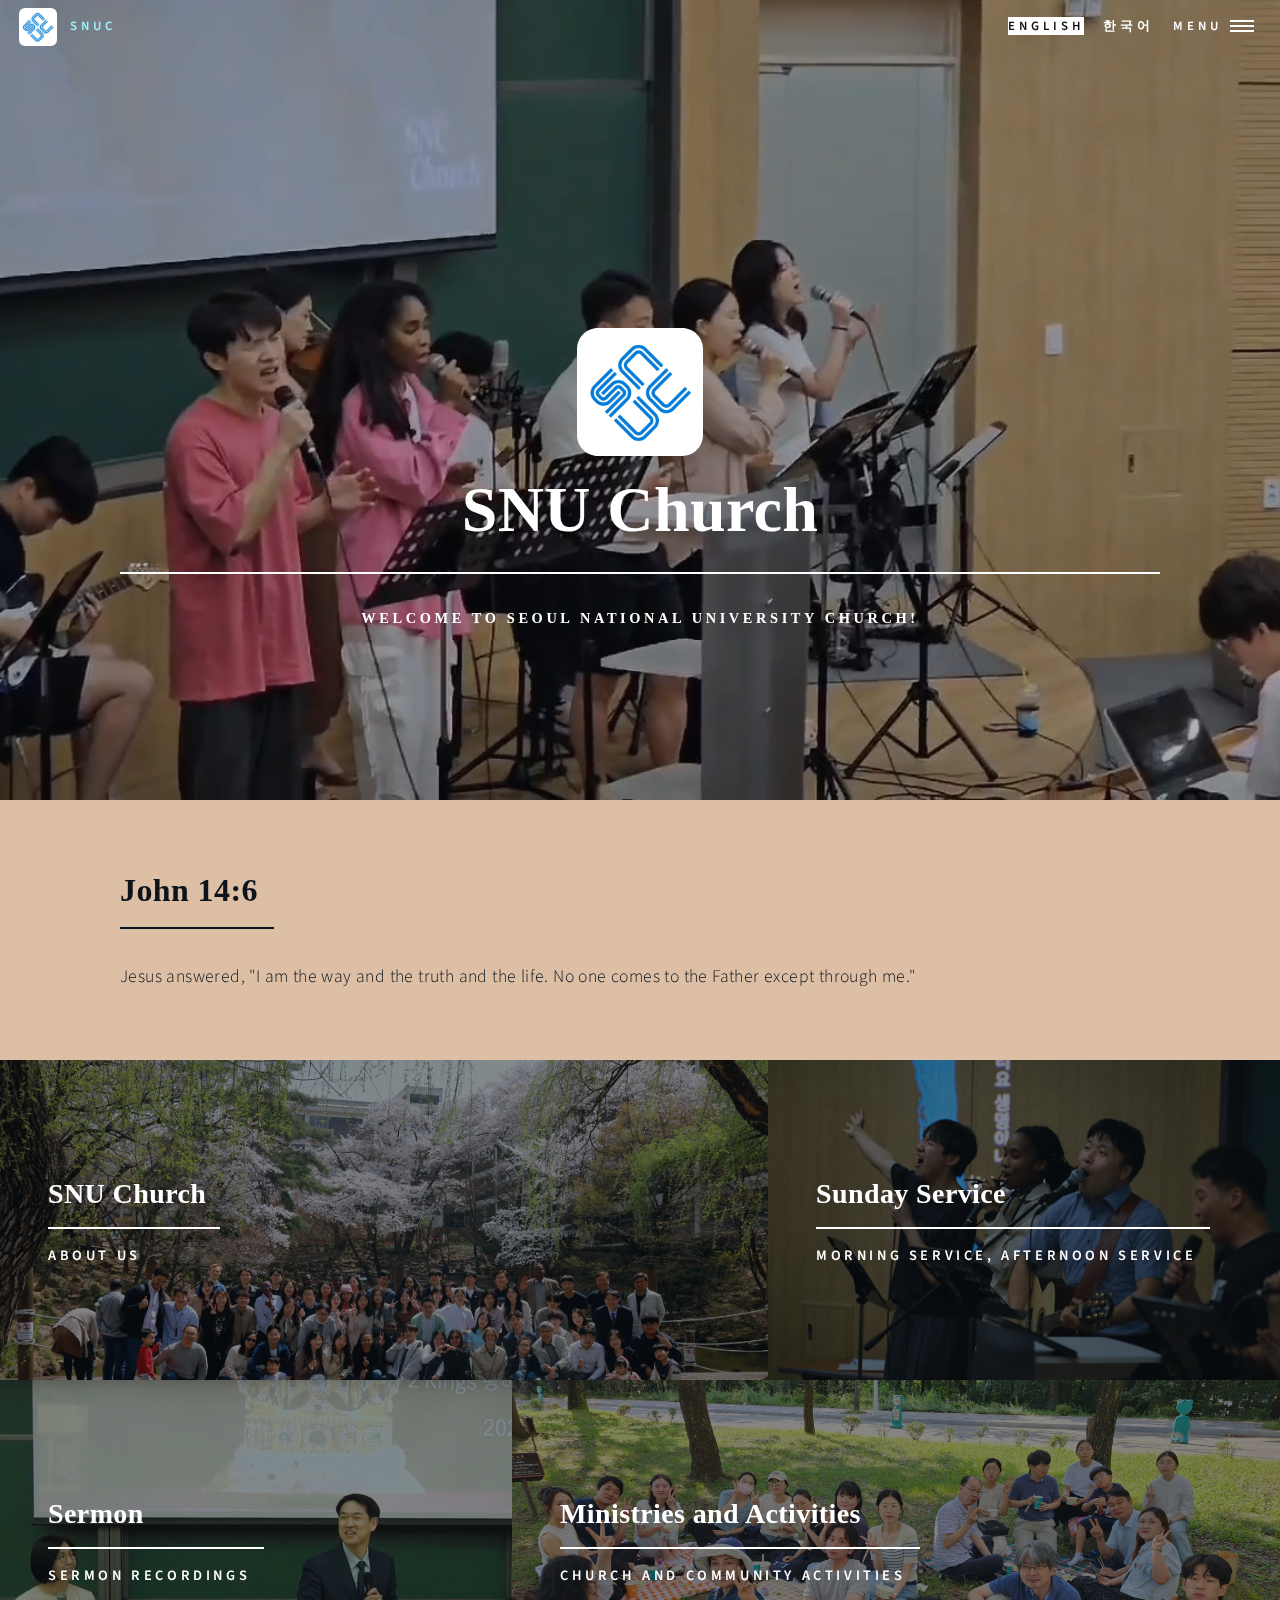
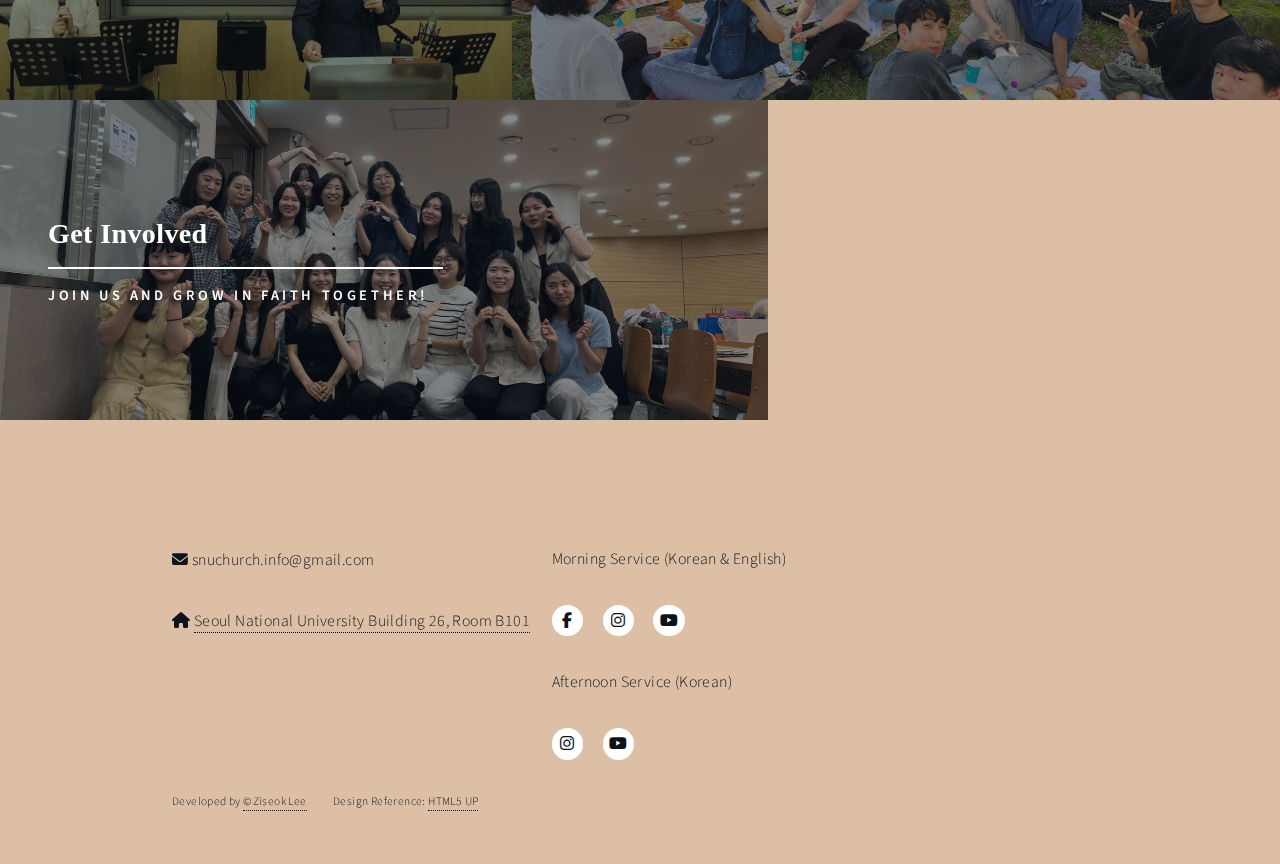
==== index.html @ e858b6cb "241203" ====
<!DOCTYPE HTML>
<html>
	<head>
		<title>SNU Church</title>
		<meta charset="utf-8" />
		<meta name="google-site-verification" content="K3wJ7XsDyYKmLvNkBBa4I1HTfzkWq_XO2Om71S5UZTs" />
		<meta name="viewport" content="width=device-width, initial-scale=1, user-scalable=no" />
		<link rel="stylesheet" href="assets/css/main.css" />
		<noscript><link rel="stylesheet" href="assets/css/noscript.css" /></noscript>
		<link rel="apple-touch-icon" href="assets/images/logo_rounded.png">
		<link rel="apple-touch-icon" type="image/svg+xml" href="assets/images/logo_rounded.svg">
		<link rel="icon" type="image/svg+xml" href="assets/images/logo_rounded.svg">
		<link rel="icon" type="image/png" href="assets/images/logo_rounded.png">
	</head>
	<body class="is-preload">
			<div id="wrapper">
				<!-- Header (Same across all pages) -->
				<header id="header" class="alt">
					<a href="index.html" class="logo">
						<img src="assets/images/logo_rounded.svg" /> 
						<span lang="ko">SNUC</span>
						<span lang="en">SNUC</span>
					</a>
					<nav>
						<!--lang="en"-->
						<a lang="en" class="language-selector" data-lang="en"><mark>English</mark></a>
						<a lang="en" class="language-selector" data-lang="ko">한국어</a>
						<!--lang="en"-->
						<a lang="ko" class="language-selector" data-lang="en">English</a>
						<a lang="ko" class="language-selector" data-lang="ko"><mark>한국어</mark></a>
						<!-- MENU/메뉴 -->
						<a href="#menu"><span lang="ko">메뉴</span><span lang="en">Menu</span></a>
					</nav>
				</header>
				<!-- Menu (Same across all pages)-->
				<nav id="menu">
					<ul class="links">
						<!-- <li><a href="index.html"><p lang="en">Welcome</p><p lang="ko">환영합니다</p></a></li> -->
						<li><a href="pages/introduction.html"><p lang="en">About Us</p><p lang="ko">교회 소개</p></a></li>
						<li><a href="pages/service.html"><p lang="en">Service</p><p lang="ko">예배</p></a></li>
						<li><a href="pages/service.html#videos"><p lang="en">Sermon</p><p lang="ko">설교</p></a></li>
						<li><a href="pages/ministry.html"><p lang="en">Ministries</p><p lang="ko">사역</p></a></li>
						<li><a href="pages/participate.html" class="button primary fit"><p lang="en">Get Inolved</p><p lang="ko">참여하기</p></a></li>
					</ul>
				</nav>




				<!-- Banner (Main Banner)-->
				<style>
					#banner-video {
						position: absolute;
						top: 50%;
						left: 50%;
						min-width: 100%;
						min-height: 100%;
						width: auto;
						height: auto;
						z-index: -1;
						transform: translate(-50%, -50%);
						object-fit: cover;
						opacity: 1; /* Adjust the opacity for a darker overlay effect */
					}

					#banner:after {
						content: '';
						background-color: #0D131A;
						position: absolute;
						top: 0;
						left: 0;
						width: 100%;
						height: 100%;
						opacity: 0.3; /* Dark overlay on top of the video */
						z-index: 1;
					}

					#banner .inner {
						position: relative;
						z-index: 2;
						text-align: center;
					}
				</style>
				
				<section id="banner" class="major">
					<video autoplay muted loop id="banner-video" playsinline controls="true">
						<source src="assets/images/worship_vid.mp4" type="video/mp4">
						Your browser does not support the video tag.
					</video>

					<div class="inner">
						<header class="major">
							<h1>
								<img src="assets/images/logo_rounded.svg"/><br>
								<span lang="ko">서울대학교회</span>
								<span lang="en">SNU Church</span>
							</h1>
							<p lang="en">
								Welcome to Seoul National University Church!
							</p>
							<p lang="ko">
								서울대학교회에 오신 여러분을 환영합니다!
							</p>
						</header>
					</div>
					
				</section>

				<!-- Main -->
				<div id="main">
					<section id="biblequote">
						<div class="inner">
							<header class="major" lang="en">
								<h3 id="black">John 14:6</h3>
							</header>
							<p lang="en">
								Jesus answered, "I am the way and the truth and the life. No one comes to the Father except through me."
							</p>
							<header class="major" lang="ko">
								<h3 id="black">요한복음 14:6</h3>
							</header>
							<p lang="ko">
								예수께서 이르시되 내가 곧 길이요 진리요 생명이니 나로 말미암지 않고는 아버지께로 올 자가 없느니라
							</p>
						</div>
					</section>

					<style>
						#menu_tiles {
							color: #ffffff
						}
						#menu_tiles h1, h2, h3, h4 {
							color: #ffffff
						}
						#menu_tiles header.major > :first-child:after {
							content: '';
							background-color: #FFFFFF;
							display: block;
							height: 2px;
							margin: 0.325em 0 0.5em 0;
							width: 100%;
						}
					</style>
					<section id="menu_tiles" class="tiles">
						<article>
							<span class="image">
								<img src="assets/images/240407.jpg" alt="" />
							</span>
							<header class="major">
								<h3>
									<a href="pages/introduction.html" class="link" lang="en">SNU Church</a>
									<a href="pages/introduction.html" class="link" lang="ko">서울대학교회</a>
								</h3>
								<p lang="en">About Us</p>
								<p lang="ko">교회 소개</p>
							</header>
						</article>
						<article>
							<span class="image">
								<img src="assets/images/worship_pic.jpg" alt="" />
							</span>
							<header class="major">
								<h3>
									<a href="pages/service.html" class="link" lang="en">Sunday Service</a>
									<a href="pages/service.html" class="link" lang="ko">주일 예배</a>
								</h3>
								<p lang="en">Morning Service, Afternoon Service</p>
								<p lang="ko">오전 예배, 오후 예배</p>
							</header>
						</article>
						<article>
							<span class="image">
								<img src="assets/images/sermon_recording.png" alt="" />
							</span>
							<header class="major">
								<h3>
									<a href="pages/service.html#videos" class="link" lang="en">Sermon</a>
									<a href="pages/service.html#videos" class="link" lang="ko">말씀</a>
								</h3>
								<p lang="en">Sermon Recordings</p>
								<p lang="ko">말씀 녹화 영상</p>
							</header>
						</article>
						<article>
							<span class="image">
								<img src="assets/images/afternoon_picnic.jpg" alt="" />
							</span>
							<header class="major">
								<h3>
									<a href="pages/ministry.html" class="link" lang="en">Ministries and Activities</a>
									<a href="pages/ministry.html" class="link" lang="ko">사역과 활동</a>
								</h3>
								<p lang="en">Church and Community Activities</p>
								<p lang="ko">교회와 공동체 활동</p>
							</header>
						</article>
						<article>
							<span class="image">
								<img src="assets/images/afternoon_sisters.jpg" alt="" />
							</span>
							<header class="major">
								<h3>
									<a href="pages/participate.html" class="link" lang="en">Get Involved</a>
									<a href="pages/participate.html" class="link" lang="ko">참여하기</a>
								</h3>
								<p lang="en">Join us and grow in faith together!</p>
								<p lang="ko">함께 신앙 안에서 성장해봐요!</p>
							</header>
						</article>
					</section>
					<p><br></p>
				</div>

				<!-- Footer and Contacts (Same across all pages) -->
				<footer id="footer">
					<div class="inner">
						<div class="row">
							<div class="column">
								<p>
									<span class="icon solid fa-envelope"></span> 
									snuchurch.info@gmail.com
								</p>
								<!-- <p>
									<span class="icon solid fa-phone"></span> 
									(+82) 000-0000-0000
								</p> -->
								<p>
									<span class="icon solid fa-home"></span> 
									<a href="https://place.map.kakao.com/17912381" lang="ko">서울대학교 26동 B101호 (자연대)</a>
									<a href="https://place.map.kakao.com/17912381" lang="en">Seoul National University Building 26, Room B101</a>
								</p>
							</div>
							<div class="column">
								<p lang="ko">오전 예배 (한국어 & 영어)</p>
								<p lang="en">Morning Service (Korean & English)</p>
								<ul class="icons">
									<li><a href="https://www.facebook.com/profile.php?id=100066725791218&mibextid=ZbWKwL" class="icon brands alt fa-facebook-f"><span class="label">Facebook</span></a></li>
									<li><a href="https://www.instagram.com/snuchurch_26/" class="icon brands alt fa-instagram"><span class="label">Instagram</span></a></li>
									<li><a href="https://www.youtube.com/@snuchurch9178" class="icon brands alt fa-youtube"><span class="label">Youtube</span></a></li>
								</ul>
								<p lang="ko">오후 예배 (한국어)</p>
								<p lang="en">Afternoon Service (Korean)</p>
								<ul class="icons">
									<li><a href="https://www.instagram.com/snu_church/" class="icon brands alt fa-instagram"><span class="label">Instagram</span></a></li>
									<li><a href="https://youtube.com/channel/UCqNhJ184DKfBWIk6kPcA6Qg?feature=shared" class="icon brands alt fa-youtube"><span class="label">Youtube</span></a></li>
								</ul>
							</div>
						</div>
						<ul class="copyright">
							<li>Developed by <a href="https://github.com/ziseoklee/">&copy;Ziseok Lee</a></li>
							<li>Design Reference: <a href="https://html5up.net">HTML5 UP</a></li>
						</ul>
					</div>
				</footer>
			</div>

		<!-- Scripts -->
		<script src="assets/js/jquery.min.js"></script>
		<script src="assets/js/jquery.scrolly.min.js"></script>
		<script src="assets/js/jquery.scrollex.min.js"></script>
		<script src="assets/js/browser.min.js"></script>
		<script src="assets/js/breakpoints.min.js"></script>
		<script src="assets/js/util.js"></script>
		<script src="assets/js/main.js"></script>
	</body>
</html>
---- assets/css/main.css ----
@import url(fontawesome-all.min.css);
@import url("https://fonts.googleapis.com/css?family=Source+Sans+Pro:300,300italic,600,600italic");
@import url('https://hangeul.pstatic.net/hangeul_static/css/nanum-square-neo.css');


html, body, div, span, applet, object,
iframe, h1, h2, h3, h4, h5, h6, p, blockquote,
pre, a, abbr, acronym, address, big, cite,
code, del, dfn, em, img, ins, kbd, q, s, samp,
small, strike, strong, sub, sup, tt, var, b,
u, i, center, dl, dt, dd, ol, ul, li, fieldset,
form, label, legend, table, caption, tbody,
tfoot, thead, tr, th, td, article, aside,
canvas, details, embed, figure, figcaption,
footer, header, hgroup, menu, nav, output, ruby,
section, summary, time, mark, audio, video {
	margin: 0;
	padding: 0;
	border: 0;
	font-size: 100%;
	font: inherit;
	vertical-align: baseline;
}

article, aside, details, figcaption, figure,
footer, header, hgroup, menu, nav, section {
	display: block;
}

body {
	line-height: 1.2;
}

ol, ul {
	list-style: none;
}

blockquote, q {
	quotes: none;
}

	blockquote:before, blockquote:after, q:before, q:after {
		content: '';
		content: none;
	}

table {
	border-collapse: collapse;
	border-spacing: 0;
}

body {
	-webkit-text-size-adjust: none;
}

mark {
	background-color: transparent;
	color: inherit;
}

input::-moz-focus-inner {
	border: 0;
	padding: 0;
}

input, select, textarea {
	-moz-appearance: none;
	-webkit-appearance: none;
	-ms-appearance: none;
	appearance: none;
}

/* Basic */

	@-ms-viewport {
		width: device-width;
	}

	body {
		-ms-overflow-style: scrollbar;
	}

	@media screen and (max-width: 480px) {

		html, body {
			min-width: 320px;
		}

	}

	html {
		box-sizing: border-box;
	}

	*, *:before, *:after {
		box-sizing: inherit;
	}

	body {
		background: #DCBFA5;
	}

		body.is-preload *, body.is-preload *:before, body.is-preload *:after {
			-moz-animation: none !important;
			-webkit-animation: none !important;
			-ms-animation: none !important;
			animation: none !important;
			-moz-transition: none !important;
			-webkit-transition: none !important;
			-ms-transition: none !important;
			transition: none !important;
		}

/* Type */
	mark {
		background-color: #ffffff;
		color: #0D131A;
	}
	body, input, select, textarea {
		color: #0D131A;
		font-family: 'NanumSquareNeo', "Source Sans Pro", Helvetica, sans-serif;
		font-size: 17pt;
		font-weight: 300;
		letter-spacing: 0.025em;
		line-height: 1.65;
	}

		@media screen and (max-width: 1680px) {

			body, input, select, textarea {
				font-size: 14pt;
			}

		}

		@media screen and (max-width: 1280px) {

			body, input, select, textarea {
				font-size: 12pt;
			}

		}

		@media screen and (max-width: 360px) {

			body, input, select, textarea {
				font-size: 11pt;
			}

		}

	a {
		-moz-transition: color 0.2s ease-in-out, border-bottom-color 0.2s ease-in-out;
		-webkit-transition: color 0.2s ease-in-out, border-bottom-color 0.2s ease-in-out;
		-ms-transition: color 0.2s ease-in-out, border-bottom-color 0.2s ease-in-out;
		transition: color 0.2s ease-in-out, border-bottom-color 0.2s ease-in-out;
		border-bottom: dotted 1px;
		color: inherit;
		text-decoration: none;
	}

		a:hover {
			border-bottom-color: transparent;
			color: #9bf1ff !important;
		}

		a:active {
			color: #53e3fb !important;
		}

	strong, b {
		color: #0D131A;
		font-weight: 600;
		font-family: 'NanumSquareNeoExtraBold';
	}

	em, i {
		font-style: italic;
	}

	p {
		margin: 0 0 2em 0;
		font-size: 1.1em;
		line-height: 1.8em;
	}

	h1, h2, h3, h4, h5, h6 {
		color: #0D131A;
		font-weight: 600;
		line-height: 1.65;
		margin: 0 0 1em 0;
		font-family: 'NanumSquareNeoExtraBold';
	}

		h1 a, h2 a, h3 a, h4 a, h5 a, h6 a {
			color: inherit;
			border-bottom: 0;
		}

	h1 {
		font-size: 4em;
	}

	h2 {
		font-size: 3em;
	}

	h3 {
		font-size: 2em;
	}

	h4 {
		font-size: 1.5em;
	}

	h5 {
		font-size: 1em;
	}

	h6 {
		font-size: 0.8em;
	}

	@media screen and (max-width: 736px) {

		h1 {
			font-size: 3em;
		}

		h2 {
			font-size: 2em;
		}

		h3 {
			font-size: 1.5em;
		}

	}

	sub {
		font-size: 0.8em;
		position: relative;
		top: 0.5em;
	}

	sup {
		font-size: 0.8em;
		position: relative;
		top: -0.5em;
	}

	blockquote {
		border-left: solid 4px rgba(212, 212, 255, 0.1);
		font-family: inherit;
		font-size: 120%;
		font-style: normal;
		margin: 0 0 2em 0;
		padding: 0.5em 0 0.5em 2em;
	}

	code {
		background: rgba(212, 212, 255, 0.035);
		font-family: "Courier New", monospace;
		font-size: 0.9em;
		margin: 0 0.25em;
		padding: 0.25em 0.65em;
	}

	pre {
		-webkit-overflow-scrolling: touch;
		font-family: "Courier New", monospace;
		font-size: 0.9em;
		margin: 0 0 2em 0;
	}

		pre code {
			display: block;
			line-height: 1.75;
			padding: 1em 1.5em;
			overflow-x: auto;
		}

	hr {
		border: 0;
		border-bottom: solid 1px rgba(212, 212, 255, 0.1);
		margin: 2em 0;
	}

		hr.major {
			margin: 3em 0;
		}

	.align-left {
		text-align: left;
	}

	.align-center {
		text-align: center;
	}

	.align-right {
		text-align: right;
	}

/* Row */

	.row {
		display: flex;
		flex-wrap: wrap;
		box-sizing: border-box;
		align-items: stretch;
	}

		.row > * {
			box-sizing: border-box;
		}

		.row.gtr-uniform > * > :last-child {
			margin-bottom: 0;
		}

		.row.aln-left {
			justify-content: flex-start;
		}

		.row.aln-center {
			justify-content: center;
		}

		.row.aln-right {
			justify-content: flex-end;
		}

		.row.aln-top {
			align-items: flex-start;
		}

		.row.aln-middle {
			align-items: center;
		}

		.row.aln-bottom {
			align-items: flex-end;
		}

		.row > .imp {
			order: -1;
		}

		.row > .col-1 {
			width: 8.33333%;
		}

		.row > .off-1 {
			margin-left: 8.33333%;
		}

		.row > .col-2 {
			width: 16.66667%;
		}

		.row > .off-2 {
			margin-left: 16.66667%;
		}

		.row > .col-3 {
			width: 25%;
		}

		.row > .off-3 {
			margin-left: 25%;
		}

		.row > .col-4 {
			width: 33.33333%;
		}

		.row > .off-4 {
			margin-left: 33.33333%;
		}

		.row > .col-5 {
			width: 41.66667%;
		}

		.row > .off-5 {
			margin-left: 41.66667%;
		}

		.row > .col-6 {
			width: 50%;
		}

		.row > .off-6 {
			margin-left: 50%;
		}

		.row > .col-7 {
			width: 58.33333%;
		}

		.row > .off-7 {
			margin-left: 58.33333%;
		}

		.row > .col-8 {
			width: 66.66667%;
		}

		.row > .off-8 {
			margin-left: 66.66667%;
		}

		.row > .col-9 {
			width: 75%;
		}

		.row > .off-9 {
			margin-left: 75%;
		}

		.row > .col-10 {
			width: 83.33333%;
		}

		.row > .off-10 {
			margin-left: 83.33333%;
		}

		.row > .col-11 {
			width: 91.66667%;
		}

		.row > .off-11 {
			margin-left: 91.66667%;
		}

		.row > .col-12 {
			width: 100%;
		}

		.row > .off-12 {
			margin-left: 100%;
		}

		.row.gtr-0 {
			margin-top: 0;
			margin-left: 0em;
		}

			.row.gtr-0 > * {
				padding: 0 0 0 0em;
			}

			.row.gtr-0.gtr-uniform {
				margin-top: 0em;
			}

				.row.gtr-0.gtr-uniform > * {
					padding-top: 0em;
				}

		.row.gtr-25 {
			margin-top: 0;
			margin-left: -0.5em;
		}

			.row.gtr-25 > * {
				padding: 0 0 0 0.5em;
			}

			.row.gtr-25.gtr-uniform {
				margin-top: -0.5em;
			}

				.row.gtr-25.gtr-uniform > * {
					padding-top: 0.5em;
				}

		.row.gtr-50 {
			margin-top: 0;
			margin-left: -1em;
		}

			.row.gtr-50 > * {
				padding: 0 0 0 1em;
			}

			.row.gtr-50.gtr-uniform {
				margin-top: -1em;
			}

				.row.gtr-50.gtr-uniform > * {
					padding-top: 1em;
				}

		.row {
			margin-top: 0;
			margin-left: -2em;
		}

			.row > * {
				padding: 0 0 0 2em;
			}

			.row.gtr-uniform {
				margin-top: -2em;
			}

				.row.gtr-uniform > * {
					padding-top: 2em;
				}

		.row.gtr-150 {
			margin-top: 0;
			margin-left: -3em;
		}

			.row.gtr-150 > * {
				padding: 0 0 0 3em;
			}

			.row.gtr-150.gtr-uniform {
				margin-top: -3em;
			}

				.row.gtr-150.gtr-uniform > * {
					padding-top: 3em;
				}

		.row.gtr-200 {
			margin-top: 0;
			margin-left: -4em;
		}

			.row.gtr-200 > * {
				padding: 0 0 0 4em;
			}

			.row.gtr-200.gtr-uniform {
				margin-top: -4em;
			}

				.row.gtr-200.gtr-uniform > * {
					padding-top: 4em;
				}

		@media screen and (max-width: 1680px) {

			.row {
				display: flex;
				flex-wrap: wrap;
				box-sizing: border-box;
				align-items: stretch;
			}

				.row > * {
					box-sizing: border-box;
				}

				.row.gtr-uniform > * > :last-child {
					margin-bottom: 0;
				}

				.row.aln-left {
					justify-content: flex-start;
				}

				.row.aln-center {
					justify-content: center;
				}

				.row.aln-right {
					justify-content: flex-end;
				}

				.row.aln-top {
					align-items: flex-start;
				}

				.row.aln-middle {
					align-items: center;
				}

				.row.aln-bottom {
					align-items: flex-end;
				}

				.row > .imp-xlarge {
					order: -1;
				}

				.row > .col-1-xlarge {
					width: 8.33333%;
				}

				.row > .off-1-xlarge {
					margin-left: 8.33333%;
				}

				.row > .col-2-xlarge {
					width: 16.66667%;
				}

				.row > .off-2-xlarge {
					margin-left: 16.66667%;
				}

				.row > .col-3-xlarge {
					width: 25%;
				}

				.row > .off-3-xlarge {
					margin-left: 25%;
				}

				.row > .col-4-xlarge {
					width: 33.33333%;
				}

				.row > .off-4-xlarge {
					margin-left: 33.33333%;
				}

				.row > .col-5-xlarge {
					width: 41.66667%;
				}

				.row > .off-5-xlarge {
					margin-left: 41.66667%;
				}

				.row > .col-6-xlarge {
					width: 50%;
				}

				.row > .off-6-xlarge {
					margin-left: 50%;
				}

				.row > .col-7-xlarge {
					width: 58.33333%;
				}

				.row > .off-7-xlarge {
					margin-left: 58.33333%;
				}

				.row > .col-8-xlarge {
					width: 66.66667%;
				}

				.row > .off-8-xlarge {
					margin-left: 66.66667%;
				}

				.row > .col-9-xlarge {
					width: 75%;
				}

				.row > .off-9-xlarge {
					margin-left: 75%;
				}

				.row > .col-10-xlarge {
					width: 83.33333%;
				}

				.row > .off-10-xlarge {
					margin-left: 83.33333%;
				}

				.row > .col-11-xlarge {
					width: 91.66667%;
				}

				.row > .off-11-xlarge {
					margin-left: 91.66667%;
				}

				.row > .col-12-xlarge {
					width: 100%;
				}

				.row > .off-12-xlarge {
					margin-left: 100%;
				}

				.row.gtr-0 {
					margin-top: 0;
					margin-left: 0em;
				}

					.row.gtr-0 > * {
						padding: 0 0 0 0em;
					}

					.row.gtr-0.gtr-uniform {
						margin-top: 0em;
					}

						.row.gtr-0.gtr-uniform > * {
							padding-top: 0em;
						}

				.row.gtr-25 {
					margin-top: 0;
					margin-left: -0.5em;
				}

					.row.gtr-25 > * {
						padding: 0 0 0 0.5em;
					}

					.row.gtr-25.gtr-uniform {
						margin-top: -0.5em;
					}

						.row.gtr-25.gtr-uniform > * {
							padding-top: 0.5em;
						}

				.row.gtr-50 {
					margin-top: 0;
					margin-left: -1em;
				}

					.row.gtr-50 > * {
						padding: 0 0 0 1em;
					}

					.row.gtr-50.gtr-uniform {
						margin-top: -1em;
					}

						.row.gtr-50.gtr-uniform > * {
							padding-top: 1em;
						}

				.row {
					margin-top: 0;
					margin-left: -2em;
				}

					.row > * {
						padding: 0 0 0 2em;
					}

					.row.gtr-uniform {
						margin-top: -2em;
					}

						.row.gtr-uniform > * {
							padding-top: 2em;
						}

				.row.gtr-150 {
					margin-top: 0;
					margin-left: -3em;
				}

					.row.gtr-150 > * {
						padding: 0 0 0 3em;
					}

					.row.gtr-150.gtr-uniform {
						margin-top: -3em;
					}

						.row.gtr-150.gtr-uniform > * {
							padding-top: 3em;
						}

				.row.gtr-200 {
					margin-top: 0;
					margin-left: -4em;
				}

					.row.gtr-200 > * {
						padding: 0 0 0 4em;
					}

					.row.gtr-200.gtr-uniform {
						margin-top: -4em;
					}

						.row.gtr-200.gtr-uniform > * {
							padding-top: 4em;
						}

		}

		@media screen and (max-width: 1280px) {

			.row {
				display: flex;
				flex-wrap: wrap;
				box-sizing: border-box;
				align-items: stretch;
			}

				.row > * {
					box-sizing: border-box;
				}

				.row.gtr-uniform > * > :last-child {
					margin-bottom: 0;
				}

				.row.aln-left {
					justify-content: flex-start;
				}

				.row.aln-center {
					justify-content: center;
				}

				.row.aln-right {
					justify-content: flex-end;
				}

				.row.aln-top {
					align-items: flex-start;
				}

				.row.aln-middle {
					align-items: center;
				}

				.row.aln-bottom {
					align-items: flex-end;
				}

				.row > .imp-large {
					order: -1;
				}

				.row > .col-1-large {
					width: 8.33333%;
				}

				.row > .off-1-large {
					margin-left: 8.33333%;
				}

				.row > .col-2-large {
					width: 16.66667%;
				}

				.row > .off-2-large {
					margin-left: 16.66667%;
				}

				.row > .col-3-large {
					width: 25%;
				}

				.row > .off-3-large {
					margin-left: 25%;
				}

				.row > .col-4-large {
					width: 33.33333%;
				}

				.row > .off-4-large {
					margin-left: 33.33333%;
				}

				.row > .col-5-large {
					width: 41.66667%;
				}

				.row > .off-5-large {
					margin-left: 41.66667%;
				}

				.row > .col-6-large {
					width: 50%;
				}

				.row > .off-6-large {
					margin-left: 50%;
				}

				.row > .col-7-large {
					width: 58.33333%;
				}

				.row > .off-7-large {
					margin-left: 58.33333%;
				}

				.row > .col-8-large {
					width: 66.66667%;
				}

				.row > .off-8-large {
					margin-left: 66.66667%;
				}

				.row > .col-9-large {
					width: 75%;
				}

				.row > .off-9-large {
					margin-left: 75%;
				}

				.row > .col-10-large {
					width: 83.33333%;
				}

				.row > .off-10-large {
					margin-left: 83.33333%;
				}

				.row > .col-11-large {
					width: 91.66667%;
				}

				.row > .off-11-large {
					margin-left: 91.66667%;
				}

				.row > .col-12-large {
					width: 100%;
				}

				.row > .off-12-large {
					margin-left: 100%;
				}

				.row.gtr-0 {
					margin-top: 0;
					margin-left: 0em;
				}

					.row.gtr-0 > * {
						padding: 0 0 0 0em;
					}

					.row.gtr-0.gtr-uniform {
						margin-top: 0em;
					}

						.row.gtr-0.gtr-uniform > * {
							padding-top: 0em;
						}

				.row.gtr-25 {
					margin-top: 0;
					margin-left: -0.375em;
				}

					.row.gtr-25 > * {
						padding: 0 0 0 0.375em;
					}

					.row.gtr-25.gtr-uniform {
						margin-top: -0.375em;
					}

						.row.gtr-25.gtr-uniform > * {
							padding-top: 0.375em;
						}

				.row.gtr-50 {
					margin-top: 0;
					margin-left: -0.75em;
				}

					.row.gtr-50 > * {
						padding: 0 0 0 0.75em;
					}

					.row.gtr-50.gtr-uniform {
						margin-top: -0.75em;
					}

						.row.gtr-50.gtr-uniform > * {
							padding-top: 0.75em;
						}

				.row {
					margin-top: 0;
					margin-left: -1.5em;
				}

					.row > * {
						padding: 0 0 0 1.5em;
					}

					.row.gtr-uniform {
						margin-top: -1.5em;
					}

						.row.gtr-uniform > * {
							padding-top: 1.5em;
						}

				.row.gtr-150 {
					margin-top: 0;
					margin-left: -2.25em;
				}

					.row.gtr-150 > * {
						padding: 0 0 0 2.25em;
					}

					.row.gtr-150.gtr-uniform {
						margin-top: -2.25em;
					}

						.row.gtr-150.gtr-uniform > * {
							padding-top: 2.25em;
						}

				.row.gtr-200 {
					margin-top: 0;
					margin-left: -3em;
				}

					.row.gtr-200 > * {
						padding: 0 0 0 3em;
					}

					.row.gtr-200.gtr-uniform {
						margin-top: -3em;
					}

						.row.gtr-200.gtr-uniform > * {
							padding-top: 3em;
						}

		}

		@media screen and (max-width: 980px) {

			.row {
				display: flex;
				flex-wrap: wrap;
				box-sizing: border-box;
				align-items: stretch;
			}

				.row > * {
					box-sizing: border-box;
				}

				.row.gtr-uniform > * > :last-child {
					margin-bottom: 0;
				}

				.row.aln-left {
					justify-content: flex-start;
				}

				.row.aln-center {
					justify-content: center;
				}

				.row.aln-right {
					justify-content: flex-end;
				}

				.row.aln-top {
					align-items: flex-start;
				}

				.row.aln-middle {
					align-items: center;
				}

				.row.aln-bottom {
					align-items: flex-end;
				}

				.row > .imp-medium {
					order: -1;
				}

				.row > .col-1-medium {
					width: 8.33333%;
				}

				.row > .off-1-medium {
					margin-left: 8.33333%;
				}

				.row > .col-2-medium {
					width: 16.66667%;
				}

				.row > .off-2-medium {
					margin-left: 16.66667%;
				}

				.row > .col-3-medium {
					width: 25%;
				}

				.row > .off-3-medium {
					margin-left: 25%;
				}

				.row > .col-4-medium {
					width: 33.33333%;
				}

				.row > .off-4-medium {
					margin-left: 33.33333%;
				}

				.row > .col-5-medium {
					width: 41.66667%;
				}

				.row > .off-5-medium {
					margin-left: 41.66667%;
				}

				.row > .col-6-medium {
					width: 50%;
				}

				.row > .off-6-medium {
					margin-left: 50%;
				}

				.row > .col-7-medium {
					width: 58.33333%;
				}

				.row > .off-7-medium {
					margin-left: 58.33333%;
				}

				.row > .col-8-medium {
					width: 66.66667%;
				}

				.row > .off-8-medium {
					margin-left: 66.66667%;
				}

				.row > .col-9-medium {
					width: 75%;
				}

				.row > .off-9-medium {
					margin-left: 75%;
				}

				.row > .col-10-medium {
					width: 83.33333%;
				}

				.row > .off-10-medium {
					margin-left: 83.33333%;
				}

				.row > .col-11-medium {
					width: 91.66667%;
				}

				.row > .off-11-medium {
					margin-left: 91.66667%;
				}

				.row > .col-12-medium {
					width: 100%;
				}

				.row > .off-12-medium {
					margin-left: 100%;
				}

				.row.gtr-0 {
					margin-top: 0;
					margin-left: 0em;
				}

					.row.gtr-0 > * {
						padding: 0 0 0 0em;
					}

					.row.gtr-0.gtr-uniform {
						margin-top: 0em;
					}

						.row.gtr-0.gtr-uniform > * {
							padding-top: 0em;
						}

				.row.gtr-25 {
					margin-top: 0;
					margin-left: -0.375em;
				}

					.row.gtr-25 > * {
						padding: 0 0 0 0.375em;
					}

					.row.gtr-25.gtr-uniform {
						margin-top: -0.375em;
					}

						.row.gtr-25.gtr-uniform > * {
							padding-top: 0.375em;
						}

				.row.gtr-50 {
					margin-top: 0;
					margin-left: -0.75em;
				}

					.row.gtr-50 > * {
						padding: 0 0 0 0.75em;
					}

					.row.gtr-50.gtr-uniform {
						margin-top: -0.75em;
					}

						.row.gtr-50.gtr-uniform > * {
							padding-top: 0.75em;
						}

				.row {
					margin-top: 0;
					margin-left: -1.5em;
				}

					.row > * {
						padding: 0 0 0 1.5em;
					}

					.row.gtr-uniform {
						margin-top: -1.5em;
					}

						.row.gtr-uniform > * {
							padding-top: 1.5em;
						}

				.row.gtr-150 {
					margin-top: 0;
					margin-left: -2.25em;
				}

					.row.gtr-150 > * {
						padding: 0 0 0 2.25em;
					}

					.row.gtr-150.gtr-uniform {
						margin-top: -2.25em;
					}

						.row.gtr-150.gtr-uniform > * {
							padding-top: 2.25em;
						}

				.row.gtr-200 {
					margin-top: 0;
					margin-left: -3em;
				}

					.row.gtr-200 > * {
						padding: 0 0 0 3em;
					}

					.row.gtr-200.gtr-uniform {
						margin-top: -3em;
					}

						.row.gtr-200.gtr-uniform > * {
							padding-top: 3em;
						}

		}

		@media screen and (max-width: 736px) {

			.row {
				display: flex;
				flex-wrap: wrap;
				box-sizing: border-box;
				align-items: stretch;
			}

				.row > * {
					box-sizing: border-box;
				}

				.row.gtr-uniform > * > :last-child {
					margin-bottom: 0;
				}

				.row.aln-left {
					justify-content: flex-start;
				}

				.row.aln-center {
					justify-content: center;
				}

				.row.aln-right {
					justify-content: flex-end;
				}

				.row.aln-top {
					align-items: flex-start;
				}

				.row.aln-middle {
					align-items: center;
				}

				.row.aln-bottom {
					align-items: flex-end;
				}

				.row > .imp-small {
					order: -1;
				}

				.row > .col-1-small {
					width: 8.33333%;
				}

				.row > .off-1-small {
					margin-left: 8.33333%;
				}

				.row > .col-2-small {
					width: 16.66667%;
				}

				.row > .off-2-small {
					margin-left: 16.66667%;
				}

				.row > .col-3-small {
					width: 25%;
				}

				.row > .off-3-small {
					margin-left: 25%;
				}

				.row > .col-4-small {
					width: 33.33333%;
				}

				.row > .off-4-small {
					margin-left: 33.33333%;
				}

				.row > .col-5-small {
					width: 41.66667%;
				}

				.row > .off-5-small {
					margin-left: 41.66667%;
				}

				.row > .col-6-small {
					width: 50%;
				}

				.row > .off-6-small {
					margin-left: 50%;
				}

				.row > .col-7-small {
					width: 58.33333%;
				}

				.row > .off-7-small {
					margin-left: 58.33333%;
				}

				.row > .col-8-small {
					width: 66.66667%;
				}

				.row > .off-8-small {
					margin-left: 66.66667%;
				}

				.row > .col-9-small {
					width: 75%;
				}

				.row > .off-9-small {
					margin-left: 75%;
				}

				.row > .col-10-small {
					width: 83.33333%;
				}

				.row > .off-10-small {
					margin-left: 83.33333%;
				}

				.row > .col-11-small {
					width: 91.66667%;
				}

				.row > .off-11-small {
					margin-left: 91.66667%;
				}

				.row > .col-12-small {
					width: 100%;
				}

				.row > .off-12-small {
					margin-left: 100%;
				}

				.row.gtr-0 {
					margin-top: 0;
					margin-left: 0em;
				}

					.row.gtr-0 > * {
						padding: 0 0 0 0em;
					}

					.row.gtr-0.gtr-uniform {
						margin-top: 0em;
					}

						.row.gtr-0.gtr-uniform > * {
							padding-top: 0em;
						}

				.row.gtr-25 {
					margin-top: 0;
					margin-left: -0.3125em;
				}

					.row.gtr-25 > * {
						padding: 0 0 0 0.3125em;
					}

					.row.gtr-25.gtr-uniform {
						margin-top: -0.3125em;
					}

						.row.gtr-25.gtr-uniform > * {
							padding-top: 0.3125em;
						}

				.row.gtr-50 {
					margin-top: 0;
					margin-left: -0.625em;
				}

					.row.gtr-50 > * {
						padding: 0 0 0 0.625em;
					}

					.row.gtr-50.gtr-uniform {
						margin-top: -0.625em;
					}

						.row.gtr-50.gtr-uniform > * {
							padding-top: 0.625em;
						}

				.row {
					margin-top: 0;
					margin-left: -1.25em;
				}

					.row > * {
						padding: 0 0 0 1.25em;
					}

					.row.gtr-uniform {
						margin-top: -1.25em;
					}

						.row.gtr-uniform > * {
							padding-top: 1.25em;
						}

				.row.gtr-150 {
					margin-top: 0;
					margin-left: -1.875em;
				}

					.row.gtr-150 > * {
						padding: 0 0 0 1.875em;
					}

					.row.gtr-150.gtr-uniform {
						margin-top: -1.875em;
					}

						.row.gtr-150.gtr-uniform > * {
							padding-top: 1.875em;
						}

				.row.gtr-200 {
					margin-top: 0;
					margin-left: -2.5em;
				}

					.row.gtr-200 > * {
						padding: 0 0 0 2.5em;
					}

					.row.gtr-200.gtr-uniform {
						margin-top: -2.5em;
					}

						.row.gtr-200.gtr-uniform > * {
							padding-top: 2.5em;
						}

		}

		@media screen and (max-width: 480px) {

			.row {
				display: flex;
				flex-wrap: wrap;
				box-sizing: border-box;
				align-items: stretch;
			}

				.row > * {
					box-sizing: border-box;
				}

				.row.gtr-uniform > * > :last-child {
					margin-bottom: 0;
				}

				.row.aln-left {
					justify-content: flex-start;
				}

				.row.aln-center {
					justify-content: center;
				}

				.row.aln-right {
					justify-content: flex-end;
				}

				.row.aln-top {
					align-items: flex-start;
				}

				.row.aln-middle {
					align-items: center;
				}

				.row.aln-bottom {
					align-items: flex-end;
				}

				.row > .imp-xsmall {
					order: -1;
				}

				.row > .col-1-xsmall {
					width: 8.33333%;
				}

				.row > .off-1-xsmall {
					margin-left: 8.33333%;
				}

				.row > .col-2-xsmall {
					width: 16.66667%;
				}

				.row > .off-2-xsmall {
					margin-left: 16.66667%;
				}

				.row > .col-3-xsmall {
					width: 25%;
				}

				.row > .off-3-xsmall {
					margin-left: 25%;
				}

				.row > .col-4-xsmall {
					width: 33.33333%;
				}

				.row > .off-4-xsmall {
					margin-left: 33.33333%;
				}

				.row > .col-5-xsmall {
					width: 41.66667%;
				}

				.row > .off-5-xsmall {
					margin-left: 41.66667%;
				}

				.row > .col-6-xsmall {
					width: 50%;
				}

				.row > .off-6-xsmall {
					margin-left: 50%;
				}

				.row > .col-7-xsmall {
					width: 58.33333%;
				}

				.row > .off-7-xsmall {
					margin-left: 58.33333%;
				}

				.row > .col-8-xsmall {
					width: 66.66667%;
				}

				.row > .off-8-xsmall {
					margin-left: 66.66667%;
				}

				.row > .col-9-xsmall {
					width: 75%;
				}

				.row > .off-9-xsmall {
					margin-left: 75%;
				}

				.row > .col-10-xsmall {
					width: 83.33333%;
				}

				.row > .off-10-xsmall {
					margin-left: 83.33333%;
				}

				.row > .col-11-xsmall {
					width: 91.66667%;
				}

				.row > .off-11-xsmall {
					margin-left: 91.66667%;
				}

				.row > .col-12-xsmall {
					width: 100%;
				}

				.row > .off-12-xsmall {
					margin-left: 100%;
				}

				.row.gtr-0 {
					margin-top: 0;
					margin-left: 0em;
				}

					.row.gtr-0 > * {
						padding: 0 0 0 0em;
					}

					.row.gtr-0.gtr-uniform {
						margin-top: 0em;
					}

						.row.gtr-0.gtr-uniform > * {
							padding-top: 0em;
						}

				.row.gtr-25 {
					margin-top: 0;
					margin-left: -0.3125em;
				}

					.row.gtr-25 > * {
						padding: 0 0 0 0.3125em;
					}

					.row.gtr-25.gtr-uniform {
						margin-top: -0.3125em;
					}

						.row.gtr-25.gtr-uniform > * {
							padding-top: 0.3125em;
						}

				.row.gtr-50 {
					margin-top: 0;
					margin-left: -0.625em;
				}

					.row.gtr-50 > * {
						padding: 0 0 0 0.625em;
					}

					.row.gtr-50.gtr-uniform {
						margin-top: -0.625em;
					}

						.row.gtr-50.gtr-uniform > * {
							padding-top: 0.625em;
						}

				.row {
					margin-top: 0;
					margin-left: -1.25em;
				}

					.row > * {
						padding: 0 0 0 1.25em;
					}

					.row.gtr-uniform {
						margin-top: -1.25em;
					}

						.row.gtr-uniform > * {
							padding-top: 1.25em;
						}

				.row.gtr-150 {
					margin-top: 0;
					margin-left: -1.875em;
				}

					.row.gtr-150 > * {
						padding: 0 0 0 1.875em;
					}

					.row.gtr-150.gtr-uniform {
						margin-top: -1.875em;
					}

						.row.gtr-150.gtr-uniform > * {
							padding-top: 1.875em;
						}

				.row.gtr-200 {
					margin-top: 0;
					margin-left: -2.5em;
				}

					.row.gtr-200 > * {
						padding: 0 0 0 2.5em;
					}

					.row.gtr-200.gtr-uniform {
						margin-top: -2.5em;
					}

						.row.gtr-200.gtr-uniform > * {
							padding-top: 2.5em;
						}

		}

/* Section/Article */

	section.special, article.special {
		text-align: center;
	}

	header.major {
		width: -moz-max-content;
		width: -webkit-max-content;
		width: -ms-max-content;
		width: max-content;
		margin-bottom: 2em;
	}

		header.major > :first-child {
			margin-bottom: 0;
			width: calc(100% + 0.5em);
		}

			header.major > :first-child:after {
				content: '';
				background-color: #0D131A;
				display: block;
				height: 2px;
				margin: 0.325em 0 0.5em 0;
				width: 100%;
			}

		header.major > p {
			font-size: 0.9em;
			font-weight: 600;
			letter-spacing: 0.25em;
			margin-bottom: 0;
			text-transform: uppercase;
		}

		body.is-ie header.major > :first-child:after {
			max-width: 9em;
		}

		body.is-ie header.major > h1:after {
			max-width: 100% !important;
		}

	@media screen and (max-width: 736px) {

		header.major > p br {
			display: none;
		}

	}

/* Form */

	form {
		margin: 0 0 2em 0;
	}

		form > :last-child {
			margin-bottom: 0;
		}

		form > .fields {
			display: -moz-flex;
			display: -webkit-flex;
			display: -ms-flex;
			display: flex;
			-moz-flex-wrap: wrap;
			-webkit-flex-wrap: wrap;
			-ms-flex-wrap: wrap;
			flex-wrap: wrap;
			width: calc(100% + 3em);
			margin: -1.5em 0 2em -1.5em;
		}

			form > .fields > .field {
				-moz-flex-grow: 0;
				-webkit-flex-grow: 0;
				-ms-flex-grow: 0;
				flex-grow: 0;
				-moz-flex-shrink: 0;
				-webkit-flex-shrink: 0;
				-ms-flex-shrink: 0;
				flex-shrink: 0;
				padding: 1.5em 0 0 1.5em;
				width: calc(100% - 1.5em);
			}

				form > .fields > .field.half {
					width: calc(50% - 0.75em);
				}

				form > .fields > .field.third {
					width: calc(100%/3 - 0.5em);
				}

				form > .fields > .field.quarter {
					width: calc(25% - 0.375em);
				}

		@media screen and (max-width: 480px) {

			form > .fields {
				width: calc(100% + 3em);
				margin: -1.5em 0 2em -1.5em;
			}

				form > .fields > .field {
					padding: 1.5em 0 0 1.5em;
					width: calc(100% - 1.5em);
				}

					form > .fields > .field.half {
						width: calc(100% - 1.5em);
					}

					form > .fields > .field.third {
						width: calc(100% - 1.5em);
					}

					form > .fields > .field.quarter {
						width: calc(100% - 1.5em);
					}

		}

	label {
		color: #0D131A;
		display: block;
		font-size: 1.1em;
		font-weight: 600;
		margin: 0 0 1em 0;
	}

	input[type="text"],
	input[type="password"],
	input[type="email"],
	input[type="tel"],
	input[type="search"],
	input[type="url"],
	select,
	textarea {
		-moz-appearance: none;
		-webkit-appearance: none;
		-ms-appearance: none;
		appearance: none;
		background: rgba(212, 212, 255, 0.035);
		border: solid 0.1em #0D131A;
		border-radius: 0;
		color: inherit;
		display: block;
		outline: 0;
		padding: 0 1em;
		text-decoration: none;
		width: 100%;
	}

		input[type="text"]:invalid,
		input[type="password"]:invalid,
		input[type="email"]:invalid,
		input[type="tel"]:invalid,
		input[type="search"]:invalid,
		input[type="url"]:invalid,
		select:invalid,
		textarea:invalid {
			box-shadow: none;
		}

		input[type="text"]:focus,
		input[type="password"]:focus,
		input[type="email"]:focus,
		input[type="tel"]:focus,
		input[type="search"]:focus,
		input[type="url"]:focus,
		select:focus,
		textarea:focus {
			border-color: #9bf1ff;
			box-shadow: 0 0 0 2px #9bf1ff;
		}

	select {
		background-image: url("data:image/svg+xml;charset=utf8,%3Csvg xmlns='http://www.w3.org/2000/svg' width='40' height='40' preserveAspectRatio='none' viewBox='0 0 40 40'%3E%3Cpath d='M9.4,12.3l10.4,10.4l10.4-10.4c0.2-0.2,0.5-0.4,0.9-0.4c0.3,0,0.6,0.1,0.9,0.4l3.3,3.3c0.2,0.2,0.4,0.5,0.4,0.9 c0,0.4-0.1,0.6-0.4,0.9L20.7,31.9c-0.2,0.2-0.5,0.4-0.9,0.4c-0.3,0-0.6-0.1-0.9-0.4L4.3,17.3c-0.2-0.2-0.4-0.5-0.4-0.9 c0-0.4,0.1-0.6,0.4-0.9l3.3-3.3c0.2-0.2,0.5-0.4,0.9-0.4S9.1,12.1,9.4,12.3z' fill='rgba(212, 212, 255, 0.1)' /%3E%3C/svg%3E");
		background-size: 1.25rem;
		background-repeat: no-repeat;
		background-position: calc(100% - 1rem) center;
		height: 2.75em;
		padding-right: 2.75em;
		text-overflow: ellipsis;
	}

		select option {
			color: #0D131A;
			background: #ffffff;
		}

		select:focus::-ms-value {
			background-color: transparent;
		}

		select::-ms-expand {
			display: none;
		}

	input[type="text"],
	input[type="password"],
	input[type="email"],
	input[type="tel"],
	input[type="search"],
	input[type="url"],
	select {
		height: 2.75em;
	}

	textarea {
		padding: 0.75em 1em;
	}

	input[type="checkbox"],
	input[type="radio"] {
		-moz-appearance: none;
		-webkit-appearance: none;
		-ms-appearance: none;
		appearance: none;
		display: block;
		float: left;
		margin-right: -2em;
		opacity: 0;
		width: 1em;
		z-index: -1;
	}

		input[type="checkbox"] + label,
		input[type="radio"] + label {
			text-decoration: none;
			color: #0D131A;
			cursor: pointer;
			display: inline-block;
			font-weight: 300;
			padding-left: 2.65em;
			padding-right: 0.75em;
			position: relative;
		}

			input[type="checkbox"] + label:before,
			input[type="radio"] + label:before {
				-moz-osx-font-smoothing: grayscale;
				-webkit-font-smoothing: antialiased;
				display: inline-block;
				font-style: normal;
				font-variant: normal;
				text-rendering: auto;
				line-height: 1;
				text-transform: none !important;
				font-family: 'Font Awesome 5 Free';
				font-weight: 900;
			}

			input[type="checkbox"] + label:before,
			input[type="radio"] + label:before {
				background: rgba(212, 212, 255, 0.035);
				content: '';
				display: inline-block;
				font-size: 0.8em;
				height: 2.0625em;
				left: 0;
				letter-spacing: 0;
				line-height: 2.0625em;
				position: absolute;
				text-align: center;
				top: 0;
				width: 2.0625em;
			}

		input[type="checkbox"]:checked + label:before,
		input[type="radio"]:checked + label:before {
			background: #ffffff;
			border-color: #9bf1ff;
			content: '\f00c';
			color: #0D131A;
		}

		input[type="checkbox"]:focus + label:before,
		input[type="radio"]:focus + label:before {
			box-shadow: 0 0 0 2px #9bf1ff;
		}

	input[type="radio"] + label:before {
		border-radius: 100%;
	}

	::-webkit-input-placeholder {
		color: rgba(244, 244, 255, 0.2) !important;
		opacity: 1.0;
	}

	:-moz-placeholder {
		color: rgba(244, 244, 255, 0.2) !important;
		opacity: 1.0;
	}

	::-moz-placeholder {
		color: rgba(244, 244, 255, 0.2) !important;
		opacity: 1.0;
	}

	:-ms-input-placeholder {
		color: rgba(244, 244, 255, 0.2) !important;
		opacity: 1.0;
	}

/* Box */

	.box {
		border: solid 1px rgba(212, 212, 255, 0.1);
		margin-bottom: 2em;
		padding: 1.5em;
	}

		.box > :last-child,
		.box > :last-child > :last-child,
		.box > :last-child > :last-child > :last-child {
			margin-bottom: 0;
		}

		.box.alt {
			border: 0;
			border-radius: 0;
			padding: 0;
		}

/* Icon */

	.icon {
		text-decoration: none;
		border-bottom: none;
		position: relative;
	}

		.icon:before {
			-moz-osx-font-smoothing: grayscale;
			-webkit-font-smoothing: antialiased;
			display: inline-block;
			font-style: normal;
			font-variant: normal;
			text-rendering: auto;
			line-height: 1;
			text-transform: none !important;
			font-family: 'Font Awesome 5 Free';
			font-weight: 400;
		}

		.icon > .label {
			display: none;
		}

		.icon:before {
			line-height: inherit;
		}

		.icon.solid:before {
			font-weight: 900;
		}

		.icon.brands:before {
			font-family: 'Font Awesome 5 Brands';
		}

		.icon.alt:before {
			background-color: #ffffff;
			border-radius: 100%;
			color: #0D131A;
			display: inline-block;
			height: 2em;
			line-height: 2em;
			text-align: center;
			width: 2em;
		}

	a.icon.alt:before {
		-moz-transition: background-color 0.2s ease-in-out;
		-webkit-transition: background-color 0.2s ease-in-out;
		-ms-transition: background-color 0.2s ease-in-out;
		transition: background-color 0.2s ease-in-out;
	}

	a.icon.alt:hover:before {
		background-color: #6fc3df;
	}

	a.icon.alt:active:before {
		background-color: #37a6cb;
	}

/* Image */

	.image {
		border: 0;
		display: inline-block;
		position: relative;
	}

		.image img {
			display: block;
		}

		.image.left, .image.right {
			max-width: 30%;
		}

			.image.left img, .image.right img {
				width: 100%;
			}

		.image.left {
			float: left;
			margin: 0 1.5em 1.25em 0;
			top: 0.25em;
		}

		.image.right {
			float: right;
			margin: 0 0 1.25em 1.5em;
			top: 0.25em;
		}

		.image.fit {
			display: block;
			margin: 0 0 2em 0;
			width: 100%;
		}

			.image.fit img {
				width: 100%;
			}

		.image.main {
			display: block;
			margin: 2.5em 0;
			width: 100%;
		}

			.image.main img {
				width: 100%;
			}

			@media screen and (max-width: 736px) {

				.image.main {
					margin: 1.5em 0;
				}

			}

/* List */

	ol {
		list-style: decimal;
		margin: 0 0 2em 0;
		padding-left: 1.25em;
		font-size: 1.1em;
		line-height: 1.8em;
	}

		ol li {
			padding-left: 0.25em;
		}

	ul {
		list-style: disc;
		margin: 0 0 2em 0;
		padding-left: 1em;
		font-size: 1.1em;
		line-height: 1.8em;
	}

		ul li {
			padding-left: 0.5em;
		}

		ul li img {
			vertical-align: middle;
			height: 2em;
		}

		ul.alt {
			list-style: none;
			padding-left: 0;
		}

			ul.alt li {
				border-top: solid 1px rgba(212, 212, 255, 0.1);
				padding: 0.5em 0;
			}

				ul.alt li:first-child {
					border-top: 0;
					padding-top: 0;
				}

	dl {
		margin: 0 0 2em 0;
	}

		dl dt {
			display: block;
			font-weight: 600;
			margin: 0 0 1em 0;
		}

		dl dd {
			margin-left: 2em;
		}

/* Actions */

	ul.actions {
		display: -moz-flex;
		display: -webkit-flex;
		display: -ms-flex;
		display: flex;
		cursor: default;
		list-style: none;
		margin-left: -1em;
		padding-left: 0;
	}

		ul.actions li {
			padding: 0 0 0 1em;
			vertical-align: middle;
		}

		ul.actions.special {
			-moz-justify-content: center;
			-webkit-justify-content: center;
			-ms-justify-content: center;
			justify-content: center;
			width: 100%;
			margin-left: 0;
		}

			ul.actions.special li:first-child {
				padding-left: 0;
			}

		ul.actions.stacked {
			-moz-flex-direction: column;
			-webkit-flex-direction: column;
			-ms-flex-direction: column;
			flex-direction: column;
			margin-left: 0;
		}

			ul.actions.stacked li {
				padding: 1.3em 0 0 0;
			}

				ul.actions.stacked li:first-child {
					padding-top: 0;
				}

		ul.actions.fit {
			width: calc(100% + 1em);
		}

			ul.actions.fit li {
				-moz-flex-grow: 1;
				-webkit-flex-grow: 1;
				-ms-flex-grow: 1;
				flex-grow: 1;
				-moz-flex-shrink: 1;
				-webkit-flex-shrink: 1;
				-ms-flex-shrink: 1;
				flex-shrink: 1;
				width: 100%;
			}

				ul.actions.fit li > * {
					width: 100%;
				}

			ul.actions.fit.stacked {
				width: 100%;
			}

/* Icons */

	ul.icons {
		cursor: default;
		list-style: none;
		padding-left: 0;
	}

		ul.icons li {
			display: inline-block;
			padding: 0 1em 0 0;
		}

			ul.icons li:last-child {
				padding-right: 0;
			}

		@media screen and (max-width: 736px) {

			ul.icons li {
				padding: 0 0.75em 0 0;
			}

		}

/* Pagination */

	ul.pagination {
		cursor: default;
		list-style: none;
		padding-left: 0;
	}

		ul.pagination li {
			display: inline-block;
			padding-left: 0;
			vertical-align: middle;
		}

			ul.pagination li > .page {
				-moz-transition: background-color 0.2s ease-in-out, color 0.2s ease-in-out;
				-webkit-transition: background-color 0.2s ease-in-out, color 0.2s ease-in-out;
				-ms-transition: background-color 0.2s ease-in-out, color 0.2s ease-in-out;
				transition: background-color 0.2s ease-in-out, color 0.2s ease-in-out;
				border-bottom: 0;
				display: inline-block;
				font-size: 0.8em;
				font-weight: 600;
				height: 1.5em;
				line-height: 1.5em;
				margin: 0 0.125em;
				min-width: 1.5em;
				padding: 0 0.5em;
				text-align: center;
			}

				ul.pagination li > .page.active {
					background-color: #ffffff;
					color: #0D131A;
				}

					ul.pagination li > .page.active:hover {
						background-color: #9bf1ff;
						color: #0D131A !important;
					}

					ul.pagination li > .page.active:active {
						background-color: #53e3fb;
					}

			ul.pagination li:first-child {
				padding-right: 0.75em;
			}

			ul.pagination li:last-child {
				padding-left: 0.75em;
			}

		@media screen and (max-width: 480px) {

			ul.pagination li:nth-child(n+2):nth-last-child(n+2) {
				display: none;
			}

			ul.pagination li:first-child {
				padding-right: 0;
			}

		}

/* Table */

	.table-wrapper {
		-webkit-overflow-scrolling: touch;
		overflow-x: auto;
	}

	table {
		margin: 0 0 2em 0;
		width: 100%;
	}

		table tbody tr {
			/* border: solid 1px rgba(212, 212, 255, 0.1); */
			font-size: 1.1em;
			border-left: 0;
			border-right: 0;
		}

			/* table tbody tr:nth-child(2n + 1) {
				background-color: rgba(212, 212, 255, 0.035);
			} */

		table td {
			font-size: 1.3em;
			padding: 0.75em 0.75em;
			vertical-align: middle;
		}

		table th {
			color: #0D131A;
			font-size: 1.1em;
			font-weight: 600;
			padding: 0 0.75em 0.75em 0.75em;
			text-align: left;
		}

		table thead {
			border-bottom: solid 2px rgba(212, 212, 255, 0.1);
		}

		table tfoot {
			border-top: solid 2px rgba(212, 212, 255, 0.1);
		}

		table.alt {
			border-collapse: separate;
		}

			table.alt tbody tr td {
				border: solid 1px rgba(212, 212, 255, 0.1);
				border-left-width: 0;
				border-top-width: 0;
			}

				table.alt tbody tr td:first-child {
					border-left-width: 1px;
				}

			table.alt tbody tr:first-child td {
				border-top-width: 1px;
			}

			table.alt thead {
				border-bottom: 0;
			}

			table.alt tfoot {
				border-top: 0;
			}

/* Button */

	input[type="submit"],
	input[type="reset"],
	input[type="button"],
	button,
	.button {
		-moz-appearance: none;
		-webkit-appearance: none;
		-ms-appearance: none;
		appearance: none;
		-moz-transition: background-color 0.2s ease-in-out, box-shadow 0.2s ease-in-out, color 0.2s ease-in-out;
		-webkit-transition: background-color 0.2s ease-in-out, box-shadow 0.2s ease-in-out, color 0.2s ease-in-out;
		-ms-transition: background-color 0.2s ease-in-out, box-shadow 0.2s ease-in-out, color 0.2s ease-in-out;
		transition: background-color 0.2s ease-in-out, box-shadow 0.2s ease-in-out, color 0.2s ease-in-out;
		background-color: transparent;
		border: 0;
		border-radius: 0;
		box-shadow: inset 0 0 0 2px #0D131A;
		color: #0D131A;
		cursor: pointer;
		display: inline-block;
		font-size: 0.8em;
		font-weight: 600;
		height: 3.5em;
		letter-spacing: 0.25em;
		line-height: 3.5em;
		padding: 0 1.75em;
		text-align: center;
		text-decoration: none;
		text-transform: uppercase;
		white-space: nowrap;
	}

		input[type="submit"]:hover, input[type="submit"]:active,
		input[type="reset"]:hover,
		input[type="reset"]:active,
		input[type="button"]:hover,
		input[type="button"]:active,
		button:hover,
		button:active,
		.button:hover,
		.button:active {
			box-shadow: inset 0 0 0 2px #9bf1ff;
			color: #9bf1ff;
		}

		input[type="submit"]:active,
		input[type="reset"]:active,
		input[type="button"]:active,
		button:active,
		.button:active {
			background-color: rgba(155, 241, 255, 0.1);
			box-shadow: inset 0 0 0 2px #53e3fb;
			color: #53e3fb;
		}

		input[type="submit"].icon:before,
		input[type="reset"].icon:before,
		input[type="button"].icon:before,
		button.icon:before,
		.button.icon:before {
			margin-right: 0.5em;
		}

		input[type="submit"].fit,
		input[type="reset"].fit,
		input[type="button"].fit,
		button.fit,
		.button.fit {
			width: 100%;
		}

		input[type="submit"].small,
		input[type="reset"].small,
		input[type="button"].small,
		button.small,
		.button.small {
			font-size: 0.6em;
		}

		input[type="submit"].large,
		input[type="reset"].large,
		input[type="button"].large,
		button.large,
		.button.large {
			font-size: 1.25em;
			height: 3em;
			line-height: 3em;
		}

		input[type="submit"].next,
		input[type="reset"].next,
		input[type="button"].next,
		button.next,
		.button.next {
			padding-right: 4.5em;
			position: relative;
		}

			input[type="submit"].next:before, input[type="submit"].next:after,
			input[type="reset"].next:before,
			input[type="reset"].next:after,
			input[type="button"].next:before,
			input[type="button"].next:after,
			button.next:before,
			button.next:after,
			.button.next:before,
			.button.next:after {
				-moz-transition: opacity 0.2s ease-in-out;
				-webkit-transition: opacity 0.2s ease-in-out;
				-ms-transition: opacity 0.2s ease-in-out;
				transition: opacity 0.2s ease-in-out;
				background-position: center right;
				background-repeat: no-repeat;
				background-size: 36px 24px;
				content: '';
				display: block;
				height: 100%;
				position: absolute;
				right: 1.5em;
				top: 0;
				vertical-align: middle;
				width: 36px;
			}

			input[type="submit"].next:before,
			input[type="reset"].next:before,
			input[type="button"].next:before,
			button.next:before,
			.button.next:before {
				background-image: url("data:image/svg+xml;charset=utf8,%3Csvg xmlns='http://www.w3.org/2000/svg' xmlns:xlink='http://www.w3.org/1999/xlink' width='36px' height='24px' viewBox='0 0 36 24' zoomAndPan='disable'%3E%3Cstyle%3Eline %7B stroke: %23ffffff%3B stroke-width: 2px%3B %7D%3C/style%3E%3Cline x1='0' y1='12' x2='34' y2='12' /%3E%3Cline x1='25' y1='4' x2='34' y2='12.5' /%3E%3Cline x1='25' y1='20' x2='34' y2='11.5' /%3E%3C/svg%3E");
			}

			input[type="submit"].next:after,
			input[type="reset"].next:after,
			input[type="button"].next:after,
			button.next:after,
			.button.next:after {
				background-image: url("data:image/svg+xml;charset=utf8,%3Csvg xmlns='http://www.w3.org/2000/svg' xmlns:xlink='http://www.w3.org/1999/xlink' width='36px' height='24px' viewBox='0 0 36 24' zoomAndPan='disable'%3E%3Cstyle%3Eline %7B stroke: %239bf1ff%3B stroke-width: 2px%3B %7D%3C/style%3E%3Cline x1='0' y1='12' x2='34' y2='12' /%3E%3Cline x1='25' y1='4' x2='34' y2='12.5' /%3E%3Cline x1='25' y1='20' x2='34' y2='11.5' /%3E%3C/svg%3E");
				opacity: 0;
				z-index: 1;
			}

			input[type="submit"].next:hover:after, input[type="submit"].next:active:after,
			input[type="reset"].next:hover:after,
			input[type="reset"].next:active:after,
			input[type="button"].next:hover:after,
			input[type="button"].next:active:after,
			button.next:hover:after,
			button.next:active:after,
			.button.next:hover:after,
			.button.next:active:after {
				opacity: 1;
			}

			@media screen and (max-width: 1280px) {

				input[type="submit"].next,
				input[type="reset"].next,
				input[type="button"].next,
				button.next,
				.button.next {
					padding-right: 5em;
				}

			}

		input[type="submit"].primary,
		input[type="reset"].primary,
		input[type="button"].primary,
		button.primary,
		.button.primary {
			background-color: #ffffff;
			box-shadow: none;
			color: #0D131A;
		}

			input[type="submit"].primary:hover, input[type="submit"].primary:active,
			input[type="reset"].primary:hover,
			input[type="reset"].primary:active,
			input[type="button"].primary:hover,
			input[type="button"].primary:active,
			button.primary:hover,
			button.primary:active,
			.button.primary:hover,
			.button.primary:active {
				background-color: #9bf1ff;
				color: #0D131A !important;
			}

			input[type="submit"].primary:active,
			input[type="reset"].primary:active,
			input[type="button"].primary:active,
			button.primary:active,
			.button.primary:active {
				background-color: #53e3fb;
			}

		input[type="submit"].disabled, input[type="submit"]:disabled,
		input[type="reset"].disabled,
		input[type="reset"]:disabled,
		input[type="button"].disabled,
		input[type="button"]:disabled,
		button.disabled,
		button:disabled,
		.button.disabled,
		.button:disabled {
			pointer-events: none;
			cursor: default;
			opacity: 0.25;
		}

/* Tiles */

	.tiles {
		display: -moz-flex;
		display: -webkit-flex;
		display: -ms-flex;
		display: flex;
		-moz-flex-wrap: wrap;
		-webkit-flex-wrap: wrap;
		-ms-flex-wrap: wrap;
		flex-wrap: wrap;
		border-top: 0 !important;
	}

		.tiles + * {
			border-top: 0 !important;
		}

		.tiles article {
			-moz-align-items: center;
			-webkit-align-items: center;
			-ms-align-items: center;
			align-items: center;
			display: -moz-flex;
			display: -webkit-flex;
			display: -ms-flex;
			display: flex;
			-moz-transition: -moz-transform 0.25s ease, opacity 0.25s ease, -moz-filter 1s ease, -webkit-filter 1s ease;
			-webkit-transition: -webkit-transform 0.25s ease, opacity 0.25s ease, -webkit-filter 1s ease, -webkit-filter 1s ease;
			-ms-transition: -ms-transform 0.25s ease, opacity 0.25s ease, -ms-filter 1s ease, -webkit-filter 1s ease;
			transition: transform 0.25s ease, opacity 0.25s ease, filter 1s ease, -webkit-filter 1s ease;
			padding: 4em 4em 2em 4em ;
			background-position: center;
			background-repeat: no-repeat;
			background-size: cover;
			cursor: default;
			height: 40vh;
			max-height: 40em;
			min-height: 23em;
			overflow: hidden;
			position: relative;
			width: 60%;
		}

			.tiles article .image {
				display: none;
			}

			.tiles article header {
				position: relative;
				z-index: 3;
			}

			.tiles article h3 {
				font-size: 1.75em;
			}

				.tiles article h3 a:hover {
					color: inherit !important;
				}

			.tiles article .link.primary {
				border: 0;
				height: 100%;
				left: 0;
				position: absolute;
				top: 0;
				width: 100%;
				z-index: 4;
			}

			.tiles article:before {
				-moz-transition: opacity 0.5s ease;
				-webkit-transition: opacity 0.5s ease;
				-ms-transition: opacity 0.5s ease;
				transition: opacity 0.5s ease;
				bottom: 0;
				content: '';
				display: block;
				height: 100%;
				left: 0;
				opacity: 0.5;
				position: absolute;
				width: 100%;
				z-index: 2;
			}

			.tiles article:after {
				background-color: transparent;
				content: '';
				display: block;
				height: 100%;
				left: 0;
				position: absolute;
				top: 0;
				width: 100%;
				z-index: 1;
			}

			.tiles article:hover:before {
				opacity: 0;
			}

			.tiles article.is-transitioning {
				-moz-transform: scale(0.95);
				-webkit-transform: scale(0.95);
				-ms-transform: scale(0.95);
				transform: scale(0.95);
				-moz-filter: blur(0.5em);
				-webkit-filter: blur(0.5em);
				-ms-filter: blur(0.5em);
				filter: blur(0.5em);
				opacity: 0;
			}
			
			.tiles article::before {
				background-color: #0D131A;
			}

			.tiles article:nth-child(4n - 1), .tiles article:nth-child(4n - 2) {
				width: 40%;
			}

			/* .tiles article:nth-child(6n - 5) {
				background-color: #6fc3df;
				opacity: 0.6;
			}

			.tiles article:nth-child(6n - 4) {
				background-color: #e7b788;
				opacity: 0.6;
			}

			.tiles article:nth-child(6n - 3) {
				background-color: #ec8d81;
				opacity: 0.6;
			}

			.tiles article:nth-child(6n - 2) {
				background-color: #8d82c4;
				opacity: 0.6;
			}

			.tiles article:nth-child(6n - 1) {
				background-color: #87c5a4;
				opacity: 0.6;
			}

			.tiles article:nth-child(6n) {
				background-color: #8ea9e8;
				opacity: 0.6;
			} */

		@media screen and (max-width: 1280px) {

			.tiles article {
				padding: 4em 3em 2em 3em ;
				height: 30vh;
				max-height: 30em;
				min-height: 20em;
			}

		}

		@media screen and (max-width: 980px) {

			.tiles article {
				width: 50% !important;
			}

		}

		@media screen and (max-width: 736px) {

			.tiles article {
				padding: 3em 1.5em 1em 1.5em ;
				height: 16em;
				max-height: none;
				min-height: 0;
			}

				.tiles article h3 {
					font-size: 1.5em;
				}

		}

		@media screen and (max-width: 480px) {

			.tiles {
				display: block;
			}

				.tiles article {
					height: 20em;
					width: 100% !important;
				}

		}

/* Contact Method */

	.contact-method {
		margin: 0 0 2em 0;
		padding-left: 3.25em;
		position: relative;
	}

		.contact-method .icon {
			left: 0;
			position: absolute;
			top: 0;
		}

		.contact-method h3 {
			margin: 0 0 0.5em 0;
		}

/* Spotlights */

	.spotlights {
		border-top: 0 !important;
	}

		.spotlights + * {
			border-top: 0 !important;
		}

		.spotlights > section {
			display: -moz-flex;
			display: -webkit-flex;
			display: -ms-flex;
			display: flex;
			-moz-flex-direction: row;
			-webkit-flex-direction: row;
			-ms-flex-direction: row;
			flex-direction: row;
		}

			.spotlights > section > .image {
				background-position: center center;
				background-size: cover;
				border-radius: 0;
				display: block;
				position: relative;
				width: 30%;
			}

				.spotlights > section > .image img {
					border-radius: 0;
					display: block;
					width: 100%;
				}

				.spotlights > section > .image:before {
					background: rgba(36, 41, 67, 0.9);
					content: '';
					display: block;
					height: 100%;
					left: 0;
					opacity: 0;
					position: absolute;
					top: 0;
					width: 100%;
				}

			.spotlights > section > .content {
				display: -moz-flex;
				display: -webkit-flex;
				display: -ms-flex;
				display: flex;
				-moz-flex-direction: column;
				-webkit-flex-direction: column;
				-ms-flex-direction: column;
				flex-direction: column;
				-moz-justify-content: center;
				-webkit-justify-content: center;
				-ms-justify-content: center;
				justify-content: center;
				-moz-align-items: center;
				-webkit-align-items: center;
				-ms-align-items: center;
				align-items: center;
				padding: 2em 3em 0.1em 3em ;
				width: 70%;
			}

				.spotlights > section > .content > .inner {
					margin: 0 auto;
					max-width: 100%;
					width: 65em;
				}

			.spotlights > section:nth-child(2n) {
				-moz-flex-direction: row-reverse;
				-webkit-flex-direction: row-reverse;
				-ms-flex-direction: row-reverse;
				flex-direction: row-reverse;
			}

				.spotlights > section:nth-child(2n) > .content {
					-moz-align-items: -moz-flex-end;
					-webkit-align-items: -webkit-flex-end;
					-ms-align-items: -ms-flex-end;
					align-items: flex-end;
				}

		@media screen and (max-width: 1680px) {

			.spotlights > section > .image {
				width: 40%;
			}

			.spotlights > section > .content {
				width: 60%;
			}

		}

		@media screen and (max-width: 1280px) {

			.spotlights > section > .image {
				width: 45%;
			}

			.spotlights > section > .content {
				width: 55%;
			}

		}

		@media screen and (max-width: 980px) {

			.spotlights > section {
				display: block;
			}

				.spotlights > section > .image {
					width: 100%;
				}

				.spotlights > section > .content {
					padding: 4em 3em 2em 3em ;
					width: 100%;
				}

		}

		@media screen and (max-width: 736px) {

			.spotlights > section > .content {
				padding: 3em 1.5em 1em 1.5em ;
			}

		}

/* Header */

	@-moz-keyframes reveal-header {
		0% {
			top: -4em;
			opacity: 0;
		}

		100% {
			top: 0;
			opacity: 1;
		}
	}

	@-webkit-keyframes reveal-header {
		0% {
			top: -4em;
			opacity: 0;
		}

		100% {
			top: 0;
			opacity: 1;
		}
	}

	@-ms-keyframes reveal-header {
		0% {
			top: -4em;
			opacity: 0;
		}

		100% {
			top: 0;
			opacity: 1;
		}
	}

	@keyframes reveal-header {
		0% {
			top: -4em;
			opacity: 0;
		}

		100% {
			top: 0;
			opacity: 1;
		}
	}

	#header {
		display: -moz-flex;
		display: -webkit-flex;
		display: -ms-flex;
		display: flex;
		background-color: #88674f;
		box-shadow: 0 0 0.25em 0 rgba(0, 0, 0, 0.15);
		cursor: default;
		font-weight: 600;
		height: 3.25em;
		left: 0;
		letter-spacing: 0.25em;
		line-height: 3.25em;
		margin: 0;
		position: fixed;
		text-transform: uppercase;
		top: 0;
		width: 100%;
		z-index: 10000;
	}
		#header img{
			vertical-align: middle;
			height: 3em;
			margin-right: 0.5em;
		}

		#header .logo {
			border: 0;
			display: inline-block;
			font-size: 0.8em;
			height: inherit;
			line-height: inherit;
			padding: 0 1.5em;
		}

			#header .logo strong {
				-moz-transition: background-color 0.2s ease-in-out, color 0.2s ease-in-out;
				-webkit-transition: background-color 0.2s ease-in-out, color 0.2s ease-in-out;
				-ms-transition: background-color 0.2s ease-in-out, color 0.2s ease-in-out;
				transition: background-color 0.2s ease-in-out, color 0.2s ease-in-out;
				background-color: #ffffff;
				color: #0D131A;
				display: inline-block;
				line-height: 1.65em;
				margin-right: 0.325em;
				padding: 0 0.125em 0 0.375em;
			}

			#header .logo:hover strong {
				background-color: #9bf1ff;
			}

			#header .logo:active strong {
				background-color: #53e3fb;
			}

		#header nav {
			display: -moz-flex;
			display: -webkit-flex;
			display: -ms-flex;
			display: flex;
			-moz-justify-content: -moz-flex-end;
			-webkit-justify-content: -webkit-flex-end;
			-ms-justify-content: -ms-flex-end;
			justify-content: flex-end;
			-moz-flex-grow: 1;
			-webkit-flex-grow: 1;
			-ms-flex-grow: 1;
			flex-grow: 1;
			height: inherit;
			line-height: inherit;
		}

			#header nav a {
				border: 0;
				display: block;
				font-size: 0.8em;
				height: inherit;
				line-height: inherit;
				padding: 0 0.75em;
				position: relative;
				vertical-align: middle;
			}

				#header nav a:last-child {
					padding-right: 1.5em;
				}

				#header nav a[href="#menu"] {
					padding-right: 3.325em !important;
				}

					#header nav a[href="#menu"]:before, #header nav a[href="#menu"]:after {
						background-image: url("data:image/svg+xml;charset=utf8,%3Csvg xmlns='http://www.w3.org/2000/svg' width='24' height='32' viewBox='0 0 24 32' preserveAspectRatio='none'%3E%3Cstyle%3Eline %7B stroke-width: 2px%3B stroke: %23ffffff%3B %7D%3C/style%3E%3Cline x1='0' y1='11' x2='24' y2='11' /%3E%3Cline x1='0' y1='21' x2='24' y2='21' /%3E%3Cline x1='0' y1='16' x2='24' y2='16' /%3E%3C/svg%3E");
						background-position: center;
						background-repeat: no-repeat;
						background-size: 24px 32px;
						content: '';
						/* display: block; */
						height: 100%;
						position: absolute;
						right: 1.5em;
						top: 0;
						vertical-align: middle;
						width: 24px;
					}

					#header nav a[href="#menu"]:after {
						-moz-transition: opacity 0.2s ease-in-out;
						-webkit-transition: opacity 0.2s ease-in-out;
						-ms-transition: opacity 0.2s ease-in-out;
						transition: opacity 0.2s ease-in-out;
						background-image: url("data:image/svg+xml;charset=utf8,%3Csvg xmlns='http://www.w3.org/2000/svg' width='24' height='32' viewBox='0 0 24 32' preserveAspectRatio='none'%3E%3Cstyle%3Eline %7B stroke-width: 2px%3B stroke: %239bf1ff%3B %7D%3C/style%3E%3Cline x1='0' y1='11' x2='24' y2='11' /%3E%3Cline x1='0' y1='21' x2='24' y2='21' /%3E%3Cline x1='0' y1='16' x2='24' y2='16' /%3E%3C/svg%3E");
						opacity: 0;
						z-index: 1;
					}

					#header nav a[href="#menu"]:hover:after, #header nav a[href="#menu"]:active:after {
						opacity: 1;
					}

					#header nav a[href="#menu"]:last-child {
						padding-right: 3.875em !important;
					}

						#header nav a[href="#menu"]:last-child:before, #header nav a[href="#menu"]:last-child:after {
							right: 2em;
						}

		#header.reveal {
			-moz-animation: reveal-header 0.35s ease;
			-webkit-animation: reveal-header 0.35s ease;
			-ms-animation: reveal-header 0.35s ease;
			animation: reveal-header 0.35s ease;
		}

		#header.alt {
			-moz-transition: opacity 2.5s ease;
			-webkit-transition: opacity 2.5s ease;
			-ms-transition: opacity 2.5s ease;
			transition: opacity 2.5s ease;
			-moz-transition-delay: 0.75s;
			-webkit-transition-delay: 0.75s;
			-ms-transition-delay: 0.75s;
			transition-delay: 0.75s;
			-moz-animation: none;
			-webkit-animation: none;
			-ms-animation: none;
			animation: none;
			background-color: transparent;
			box-shadow: none;
			position: absolute;
		}

			#header.alt.style1 .logo strong {
				color: #6fc3df;
			}

			#header.alt.style2 .logo strong {
				color: #8d82c4;
			}

			#header.alt.style3 .logo strong {
				color: #ec8d81;
			}

			#header.alt.style4 .logo strong {
				color: #e7b788;
			}

			#header.alt.style5 .logo strong {
				color: #8ea9e8;
			}

			#header.alt.style6 .logo strong {
				color: #87c5a4;
			}
			
			#header {
				color: #ffffff;
			}
		body.is-preload #header.alt {
			opacity: 0;
		}

		@media screen and (max-width: 1680px) {

			#header nav a[href="#menu"] {
				padding-right: 3.75em !important;
			}

				#header nav a[href="#menu"]:last-child {
					padding-right: 4.25em !important;
				}

		}

		@media screen and (max-width: 1280px) {

			#header nav a[href="#menu"] {
				padding-right: 4em !important;
			}

				#header nav a[href="#menu"]:last-child {
					padding-right: 4.5em !important;
				}

		}

		@media screen and (max-width: 736px) {

			#header {
				height: 2.75em;
				line-height: 2.75em;
			}

				#header .logo {
					padding: 0 1em;
				}

				#header nav a {
					padding: 0 0.5em;
				}

					#header nav a:last-child {
						padding-right: 1em;
					}

					#header nav a[href="#menu"] {
						padding-right: 3.25em !important;
					}

						#header nav a[href="#menu"]:before, #header nav a[href="#menu"]:after {
							right: 0.75em;
						}

						#header nav a[href="#menu"]:last-child {
							padding-right: 4em !important;
						}

							#header nav a[href="#menu"]:last-child:before, #header nav a[href="#menu"]:last-child:after {
								right: 1.5em;
							}

		}

		@media screen and (max-width: 480px) {

			#header .logo span {
				display: none;
			}

			#header nav a[href="#menu"] {
				overflow: hidden;
				padding-right: 0 !important;
				text-indent: 5em;
				white-space: nowrap;
				width: 5em;
			}

				#header nav a[href="#menu"]:before, #header nav a[href="#menu"]:after {
					right: 0;
					width: inherit;
				}

				#header nav a[href="#menu"]:last-child:before, #header nav a[href="#menu"]:last-child:after {
					width: 4em;
					right: 0;
				}

		}

/* Banner */

	#banner {
		font-family: 'NanumSquareNeoExtraBold', 'Times New Roman', Times, serif;
		-moz-align-items: center;
		-webkit-align-items: center;
		-ms-align-items: center;
		align-items: center;
		color: #ffffff;
		display: -moz-flex;
		display: -webkit-flex;
		display: -ms-flex;
		display: flex;
		padding: 15em 0 3em 0 ;
		background-attachment: scroll;
		background-position: center;
		background-repeat: no-repeat;
		background-size: cover;
		border-bottom: 0 !important;
		cursor: default;
		height: 120vh;
		margin-bottom: -3.25em;
		max-height: 32em;
		min-height: 22em;
		position: relative;
		top: -3.25em;
		overflow: hidden;
	}
	#banner h1 {
		color:#ffffff;
	}
	#banner header.major > :first-child:after {
		content: '';
		background-color: #FFFFFF;
		display: block;
		height: 2px;
		margin: 0.325em 0 0.5em 0;
		width: 100%;
	}
	#banner img{
		vertical-align: middle;
		height: 2em;
		margin-bottom: 0.2em;
	}

		#banner:after {
			-moz-transition: opacity 2.5s ease;
			-webkit-transition: opacity 2.5s ease;
			-ms-transition: opacity 2.5s ease;
			transition: opacity 2.5s ease;
			-moz-transition-delay: 0.75s;
			-webkit-transition-delay: 0.75s;
			-ms-transition-delay: 0.75s;
			transition-delay: 0.75s;
			pointer-events: none;
			background-color: #0D131A /*#242943*/;
			content: '';
			display: block;
			height: 100%;
			left: 0;
			opacity: 0.3;
			position: absolute;
			top: 0;
			width: 100%;
			z-index: 1;
		}

		#banner h1 {
			font-size: 4em;
			line-height: 1.3em;
		}

		#banner > .inner {
			-moz-transition: opacity 1.5s ease, -moz-transform 0.5s ease-out, -moz-filter 0.5s ease, -webkit-filter 0.5s ease;
			-webkit-transition: opacity 1.5s ease, -webkit-transform 0.5s ease-out, -webkit-filter 0.5s ease, -webkit-filter 0.5s ease;
			-ms-transition: opacity 1.5s ease, -ms-transform 0.5s ease-out, -ms-filter 0.5s ease, -webkit-filter 0.5s ease;
			transition: opacity 1.5s ease, transform 0.5s ease-out, filter 0.5s ease, -webkit-filter 0.5s ease;
			padding: 0 !important;
			position: relative;
			z-index: 2;
		}

			#banner > .inner .image {
				display: none;
			}

			#banner > .inner header {
				width: auto;
			}

				#banner > .inner header > :first-child {
					width: auto;
				}

					#banner > .inner header > :first-child:after {
						max-width: 100%;
					}

			#banner > .inner .content {
				display: -moz-flex;
				display: -webkit-flex;
				display: -ms-flex;
				display: flex;
				-moz-align-items: center;
				-webkit-align-items: center;
				-ms-align-items: center;
				align-items: center;
				margin: 0 0 2em 0;
			}

				#banner > .inner .content > * {
					margin-right: 1.5em;
					margin-bottom: 0;
				}

				#banner > .inner .content > :last-child {
					margin-right: 0;
				}

				#banner > .inner .content p {
					font-size: 1.2em;
					font-weight: 400;
					letter-spacing: 0.15em;
					text-transform: uppercase;
				}

		#banner.major {
			height: 100vh;
			min-height: 30em;
			max-height: 50em;
		}

			#banner.major.alt {
				opacity: 0.75;
			}

		#banner.style1:after {
			background-color: #6fc3df;
		}

		#banner.style2:after {
			background-color: #8d82c4;
		}

		#banner.style3:after {
			background-color: #ec8d81;
		}

		#banner.style4:after {
			background-color: #e7b788;
		}

		#banner.style5:after {
			background-color: #8ea9e8;
		}

		#banner.style6:after {
			background-color: #87c5a4;
		}

		body.is-preload #banner:after {
			opacity: 1.0;
		}

		body.is-preload #banner > .inner {
			-moz-filter: blur(0.125em);
			-webkit-filter: blur(0.125em);
			-ms-filter: blur(0.125em);
			filter: blur(0.125em);
			-moz-transform: translateX(-0.5em);
			-webkit-transform: translateX(-0.5em);
			-ms-transform: translateX(-0.5em);
			transform: translateX(-0.5em);
			opacity: 0;
		}

		@media screen and (max-width: 1280px) {

			#banner {
				background-attachment: scroll;
			}

			#banner-video {
				min-width: 100vw;
				min-height: 100vh;
				object-fit: cover;
			}

		}

		@media screen and (max-width: 736px) {

			#banner {
				padding: 5em 0 1em 0 ;
				height: 100vh;
				margin-bottom: -2.75em;
				max-height: none;
				min-height: 0;
				top: -2.75em;
			}

			#banner-video {
				min-width: 100vw;
				min-height: 100vh;
				object-fit: cover;
			}

				#banner h1 {
					font-size: 3em;
				}

				#banner > .inner .content {
					display: block;
				}

					#banner > .inner .content > * {
						margin-right: 0;
						margin-bottom: 2em;
					}

				#banner.major {
					height: 100vh;
					min-height: 0;
					max-height: none;
				}

		}

		@media screen and (max-width: 480px) {

			#banner {
				padding: 6em 0 2em 0 ;
			}

				#banner > .inner .content p br {
					display: none;
				}

				#banner.major {
					padding: 8em 0 4em 0 ;
				}

		}

/* Main */

	#main {
		background-color: #DCBFA5;
	}

		#main > * {
			border-top: solid 1px rgba(212, 212, 255, 0.1);
		}

			#main > *:first-child {
				border-top: 0;
			}

			#main > * > .inner {
				padding: 4em 0 2em 0 ;
				margin: 0 auto;
				max-width: 65em;
				width: calc(100% - 6em);
			}

				@media screen and (max-width: 736px) {

					#main > * > .inner {
						padding: 3em 0 1em 0 ;
						width: calc(100% - 3em);
					}

				}

		#main.alt {
			background-color: transparent;
			border-bottom: solid 1px rgba(212, 212, 255, 0.1);
		}

/* Contact */

	#contact {
		border-bottom: solid 1px rgba(212, 212, 255, 0.1);
		overflow-x: hidden;
	}

		#contact > .inner {
			display: -moz-flex;
			display: -webkit-flex;
			display: -ms-flex;
			display: flex;
			padding: 0 !important;
		}

			#contact > .inner > :nth-child(2n - 1) {
				padding: 4em 3em 2em 0 ;
				border-right: solid 1px rgba(212, 212, 255, 0.1);
				width: 60%;
			}

			#contact > .inner > :nth-child(2n) {
				padding-left: 3em;
				width: 40%;
			}

			#contact > .inner > .split {
				padding: 0;
			}

				#contact > .inner > .split > * {
					padding: 3em 0 1em 3em ;
					position: relative;
				}

					#contact > .inner > .split > *:before {
						border-top: solid 1px rgba(212, 212, 255, 0.1);
						content: '';
						display: block;
						margin-left: -3em;
						position: absolute;
						top: 0;
						width: calc(100vw + 3em);
					}

				#contact > .inner > .split > :first-child:before {
					display: none;
				}

		@media screen and (max-width: 980px) {

			#contact > .inner {
				display: block;
			}

				#contact > .inner > :nth-child(2n - 1) {
					padding: 4em 0 2em 0 ;
					border-right: 0;
					width: 100%;
				}

				#contact > .inner > :nth-child(2n) {
					padding-left: 0;
					width: 100%;
				}

				#contact > .inner > .split > * {
					padding: 3em 0 1em 0 ;
				}

				#contact > .inner > .split > :first-child:before {
					display: block;
				}

		}

		@media screen and (max-width: 736px) {

			#contact > .inner > :nth-child(2n - 1) {
				padding: 3em 0 1em 0 ;
			}

		}

/* Footer */
	#footer {
		font-size: 0.9em;
	}

	#footer .inner {
		border-top: solid 2px #88674f;
	}

	#footer .copyright {
		font-size: 0.8em;
		list-style: none;
		padding-left: 0;
	}

		#footer .copyright li {
			border-left: solid 1px rgba(212, 212, 255, 0.1);
			display: inline-block;
			line-height: 1;
			margin-left: 1em;
			padding-left: 1em;
		}

			#footer .copyright li:first-child {
				border-left: 0;
				margin-left: 0;
				padding-left: 0;
			}

	@media screen and (max-width: 480px) {

		#footer .copyright li {
			display: block;
			border-left: 0;
			margin-left: 0;
			padding-left: 0;
			line-height: inherit;
		}

	}

/* Wrapper */

	#wrapper {
		-moz-transition: -moz-filter 0.35s ease, -webkit-filter 0.35s ease, opacity 0.375s ease-out;
		-webkit-transition: -webkit-filter 0.35s ease, -webkit-filter 0.35s ease, opacity 0.375s ease-out;
		-ms-transition: -ms-filter 0.35s ease, -webkit-filter 0.35s ease, opacity 0.375s ease-out;
		transition: filter 0.35s ease, -webkit-filter 0.35s ease, opacity 0.375s ease-out;
		padding-top: 3.25em;
	}

		#wrapper.is-transitioning {
			opacity: 0;
		}

		#wrapper > * > .inner {
			padding: 4em 0 2em 0 ;
			margin: 0 auto;
			max-width: 65em;
			width: calc(100% - 6em);
		}

			@media screen and (max-width: 736px) {

				#wrapper > * > .inner {
					padding: 3em 0 1em 0 ;
					width: calc(100% - 3em);
				}

			}

		@media screen and (max-width: 736px) {

			#wrapper {
				padding-top: 2.75em;
			}

		}

/* Menu */

	#menu {
		-moz-transition: -moz-transform 0.35s ease, opacity 0.35s ease, visibility 0.35s;
		-webkit-transition: -webkit-transform 0.35s ease, opacity 0.35s ease, visibility 0.35s;
		-ms-transition: -ms-transform 0.35s ease, opacity 0.35s ease, visibility 0.35s;
		transition: transform 0.35s ease, opacity 0.35s ease, visibility 0.35s;
		-moz-align-items: center;
		-webkit-align-items: center;
		-ms-align-items: center;
		align-items: center;
		display: -moz-flex;
		display: -webkit-flex;
		display: -ms-flex;
		display: flex;
		-moz-justify-content: center;
		-webkit-justify-content: center;
		-ms-justify-content: center;
		justify-content: center;
		pointer-events: none;
		background: #DCBFA580;
		box-shadow: none;
		height: 100%;
		left: 0;
		opacity: 0;
		overflow: hidden;
		padding: 3em 2em;
		position: fixed;
		top: 0;
		visibility: hidden;
		width: 100%;
		z-index: 10002;
	}

		#menu .inner {
			-moz-transition: -moz-transform 0.35s ease-out, opacity 0.35s ease, visibility 0.35s;
			-webkit-transition: -webkit-transform 0.35s ease-out, opacity 0.35s ease, visibility 0.35s;
			-ms-transition: -ms-transform 0.35s ease-out, opacity 0.35s ease, visibility 0.35s;
			transition: transform 0.35s ease-out, opacity 0.35s ease, visibility 0.35s;
			-moz-transform: rotateX(20deg);
			-webkit-transform: rotateX(20deg);
			-ms-transform: rotateX(20deg);
			transform: rotateX(20deg);
			-webkit-overflow-scrolling: touch;
			max-width: 100%;
			max-height: 100vh;
			opacity: 0;
			overflow: auto;
			text-align: center;
			visibility: hidden;
			width: 18em;
		}

			#menu .inner > :first-child {
				margin-top: 2em;
			}

			#menu .inner > :last-child {
				margin-bottom: 3em;
			}

		#menu ul {
			margin: 0 0 1em 0;
		}

			#menu ul.links {
				vertical-align: middle;
				list-style: none;
				padding: 0;
			}

				#menu ul.links > li {
					padding: 0;
				}

					#menu ul.links > li > a:not(.button) {
						border: 0;
						/* border-top: solid 1px #88674f; */
						/* display: block; */
						vertical-align: middle;
						font-size: 0.8em;
						font-weight: 600;
						letter-spacing: 0.25em;
						line-height: 4em;
						text-decoration: none;
						text-transform: uppercase;
					}

					#menu ul.links > li > .button {
						display: block;
						margin: 0.5em 0 0 0;
					}

					#menu ul.links > li:first-child > a:not(.button) {
						border-top: 0 !important;
					}

		#menu .close {
			-moz-transition: color 0.2s ease-in-out;
			-webkit-transition: color 0.2s ease-in-out;
			-ms-transition: color 0.2s ease-in-out;
			transition: color 0.2s ease-in-out;
			-webkit-tap-highlight-color: #DCBFA5;
			border: 0;
			cursor: pointer;
			height: 4em;
			line-height: 4em;
			overflow: hidden;
			padding-right: 1.25em;
			position: absolute;
			right: 0;
			text-align: right;
			text-indent: 8em;
			top: 0;
			vertical-align: middle;
			white-space: nowrap;
			width: 8em;
		}

			#menu .close:before, #menu .close:after {
				-moz-transition: opacity 0.2s ease-in-out;
				-webkit-transition: opacity 0.2s ease-in-out;
				-ms-transition: opacity 0.2s ease-in-out;
				transition: opacity 0.2s ease-in-out;
				background-position: center;
				background-repeat: no-repeat;
				content: '';
				display: block;
				height: 4em;
				position: absolute;
				right: 0;
				top: 0;
				width: 4em;
			}

			#menu .close:before {
				background-image: url("data:image/svg+xml;charset=utf8,%3Csvg xmlns='http://www.w3.org/2000/svg' xmlns:xlink='http://www.w3.org/1999/xlink' width='20px' height='20px' viewBox='0 0 20 20' zoomAndPan='disable'%3E%3Cstyle%3Eline %7B stroke: %23ffffff%3B stroke-width: 2%3B %7D%3C/style%3E%3Cline x1='0' y1='0' x2='20' y2='20' /%3E%3Cline x1='20' y1='0' x2='0' y2='20' /%3E%3C/svg%3E");
			}

			#menu .close:after {
				background-image: url("data:image/svg+xml;charset=utf8,%3Csvg xmlns='http://www.w3.org/2000/svg' xmlns:xlink='http://www.w3.org/1999/xlink' width='20px' height='20px' viewBox='0 0 20 20' zoomAndPan='disable'%3E%3Cstyle%3Eline %7B stroke: %239bf1ff%3B stroke-width: 2%3B %7D%3C/style%3E%3Cline x1='0' y1='0' x2='20' y2='20' /%3E%3Cline x1='20' y1='0' x2='0' y2='20' /%3E%3C/svg%3E");
				opacity: 0;
			}

			#menu .close:hover:after, #menu .close:active:after {
				opacity: 1;
			}

	body.is-ie #menu {
		background: #DCBFA5;
	}

	body.is-menu-visible #wrapper {
		-moz-filter: blur(0.5em);
		-webkit-filter: blur(0.5em);
		-ms-filter: blur(0.5em);
		filter: blur(0.5em);
	}

	body.is-menu-visible #menu {
		pointer-events: auto;
		opacity: 1;
		visibility: visible;
	}

		body.is-menu-visible #menu .inner {
			-moz-transform: none;
			-webkit-transform: none;
			-ms-transform: none;
			transform: none;
			opacity: 1;
			visibility: visible;
		}

blue {
	color: #2A7DE1;
	font-family: 'NanumSquareNeoExtraBold';
}

#black {
	color: #0D131A;
}


.pastor-toggle {
display: flex;
align-items: center;
cursor: pointer;
/* font-weight: bold; */
font-size: 1.1em;
line-height: 1.8em;
}
.triangle {
display: inline-block;
width: 0;
height: 0;
margin-right: 10px;
border-left: 7px solid transparent;
border-right: 7px solid transparent;
border-top: 10px solid #333;
transition: transform 0.3s;
transform: rotate(-90deg);
}
.triangle.open {
transform: rotate(0deg); /* Pointing down when open */
}
.pastor-info {
display: none;
margin-left: 1.5em;
}
/* Hide triangle if no details are available */
.no-details .triangle {
display: none;
}









/* Bulletin and Advertisement */
#bulletin-table{
	text-align: center;
	font-family: 'NanumSquareNeoExtraBold';
}
#bulletin-title {
	border-bottom: solid 1em #2A7DE1;
}
#bottom-hr {
	border-bottom: solid 1em #2A7DE1;
}
#bulletin-date {
	text-align: right;
}
#footer .inner{
	border-top: none;
}
#advertisement {
	border-top: solid 1em #2A7DE1;
	border-bottom: solid 1em #2A7DE1;
	padding-top: 2em;
	padding-bottom: 2em;
	/* font-family: 'NanumSquareNeoExtraBold'; */
}
#ad-content {
	font-size: 1.3em;
}

.hr-with-text {
	display: flex;
	align-items: center;
	justify-content: center;
	width: 100%;
	position: relative;
}

.hr-with-text::before,
.hr-with-text::after {
	content: "";
	flex: 1;
	border-bottom: 0.2em dotted #000;
	margin: 0.1em;
}
---- assets/css/noscript.css ----
/*
	Forty by HTML5 UP
	html5up.net | @ajlkn
	Free for personal and commercial use under the CCA 3.0 license (html5up.net/license)
*/

/* Banner */

	body.is-preload #banner:after {
		opacity: 0.85;
	}

	body.is-preload #banner > .inner {
		-moz-filter: none;
		-webkit-filter: none;
		-ms-filter: none;
		filter: none;
		-moz-transform: none;
		-webkit-transform: none;
		-ms-transform: none;
		transform: none;
		opacity: 1;
	}
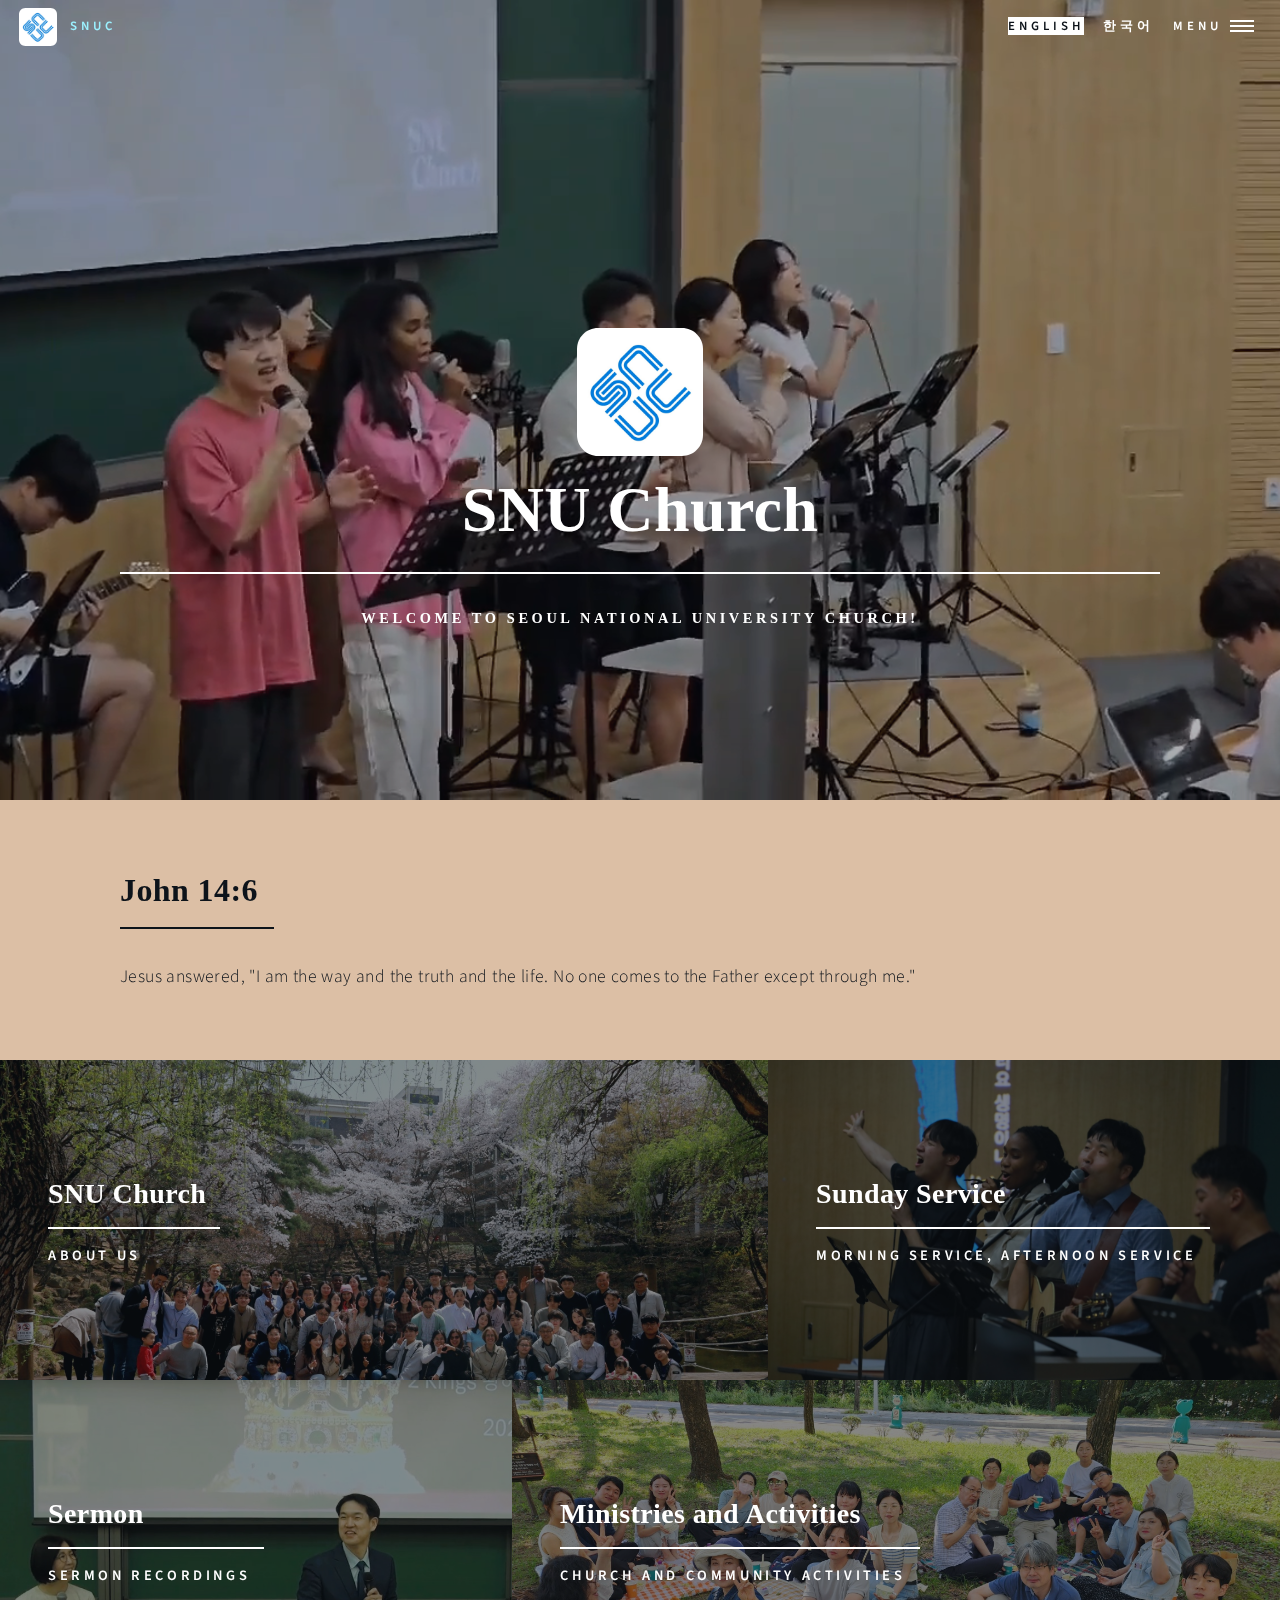
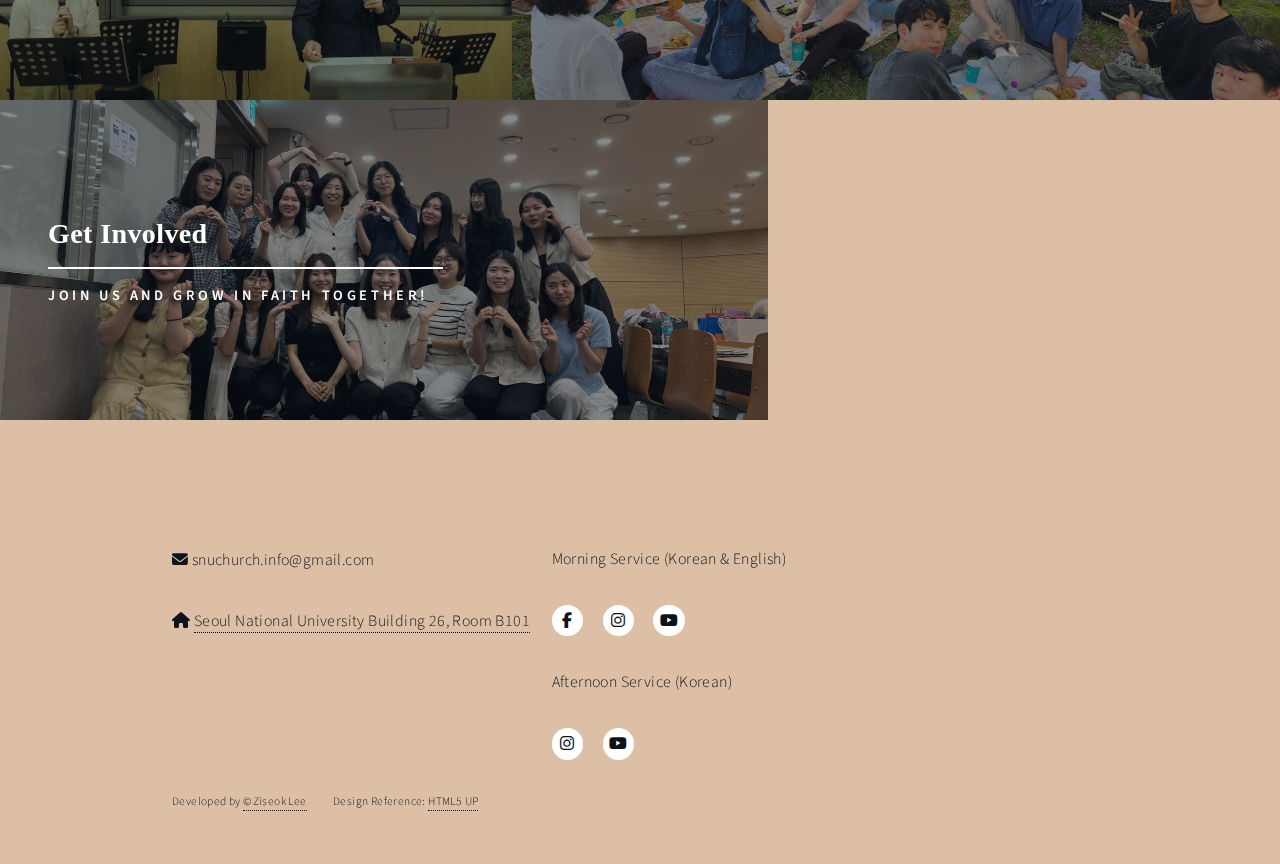
==== commit b9982d54: "241229" ====
--- a/index.html
+++ b/index.html
@@ -11,6 +11,20 @@
 		<link rel="apple-touch-icon" type="image/svg+xml" href="assets/images/logo_rounded.svg">
 		<link rel="icon" type="image/svg+xml" href="assets/images/logo_rounded.svg">
 		<link rel="icon" type="image/png" href="assets/images/logo_rounded.png">
+
+		<link rel="alternate" hreflang="en" href="https://snuchurch.org">
+		<link rel="alternate" hreflang="ko" href="https://snuchurch.org">
+		<script type="application/ld+json">
+			{
+			  "@context": "https://snuchurch.org",
+			  "@type": "WebPage",
+			  "name": {
+				"en": "SNU Church",
+				"ko": "서울대학교회"
+			  },
+			  "inLanguage": ["en", "ko"]
+			}
+		</script>
 	</head>
 	<body class="is-preload">
 			<div id="wrapper">
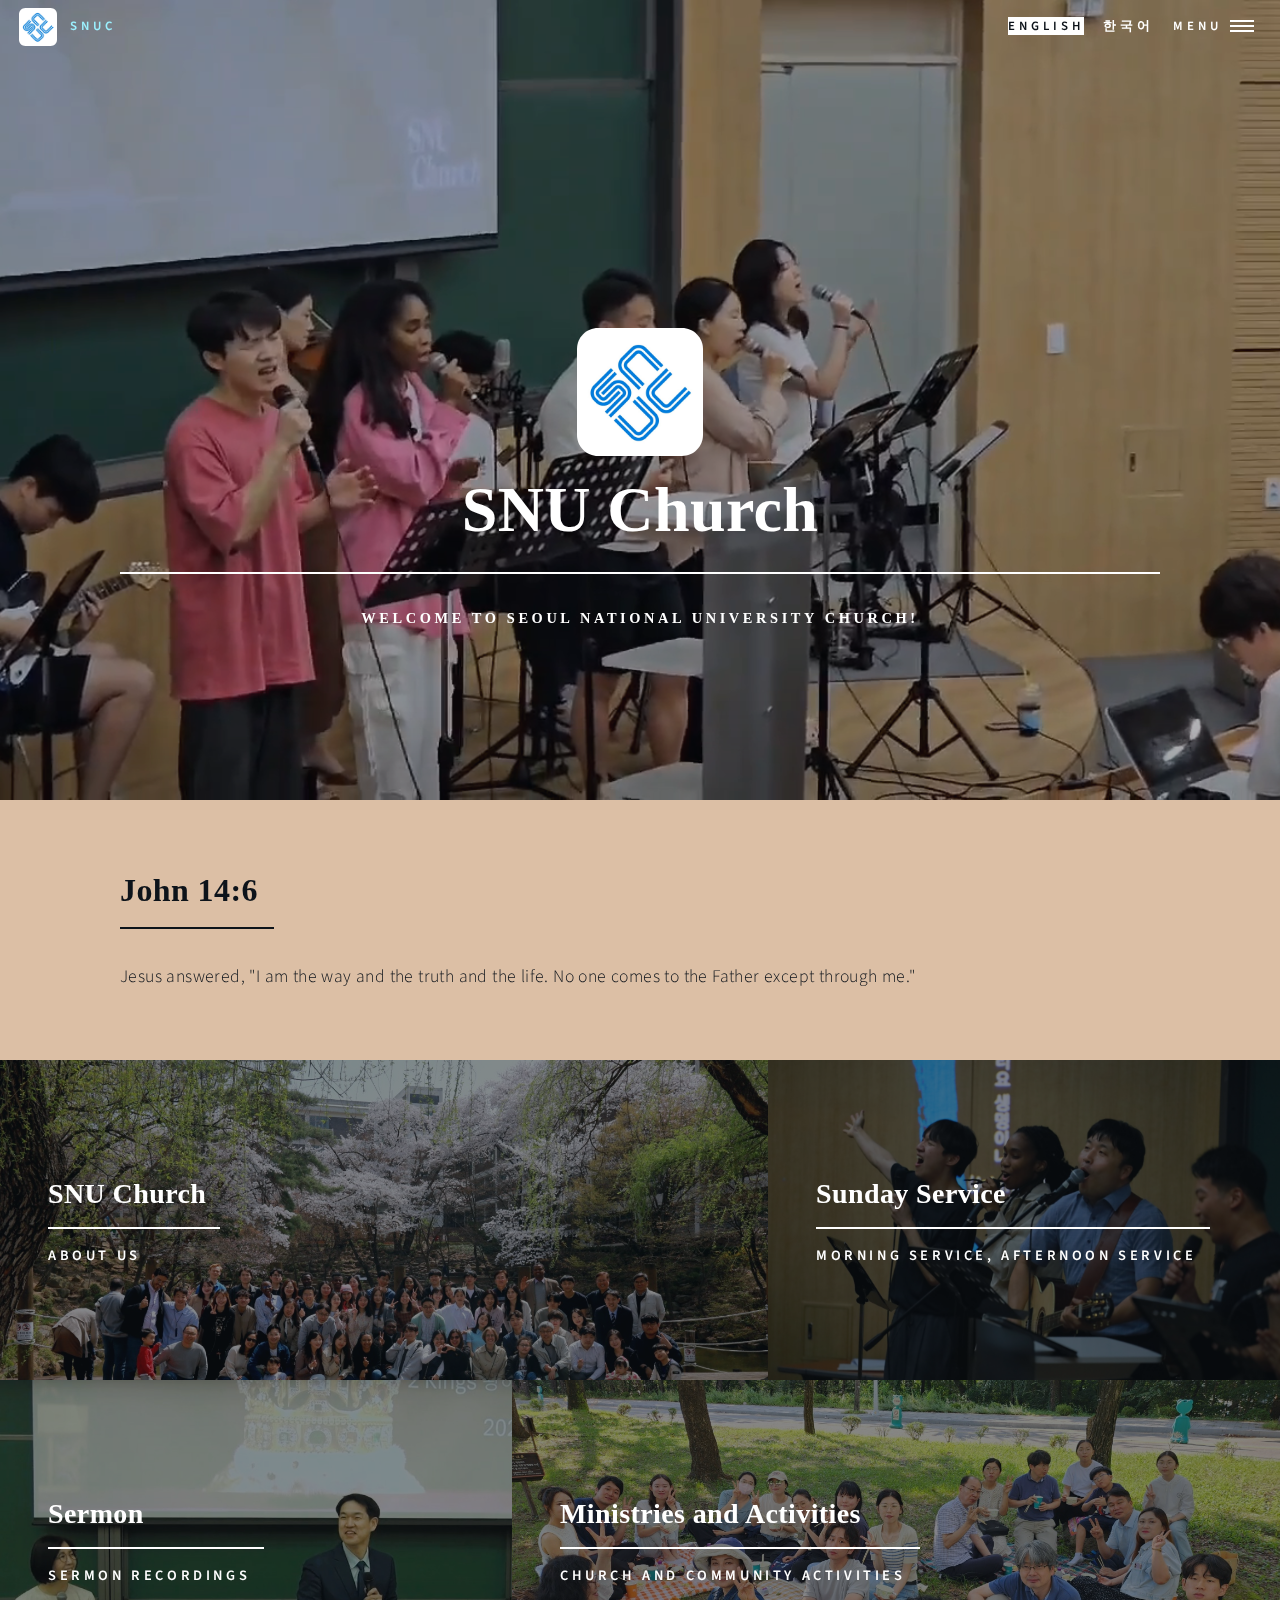
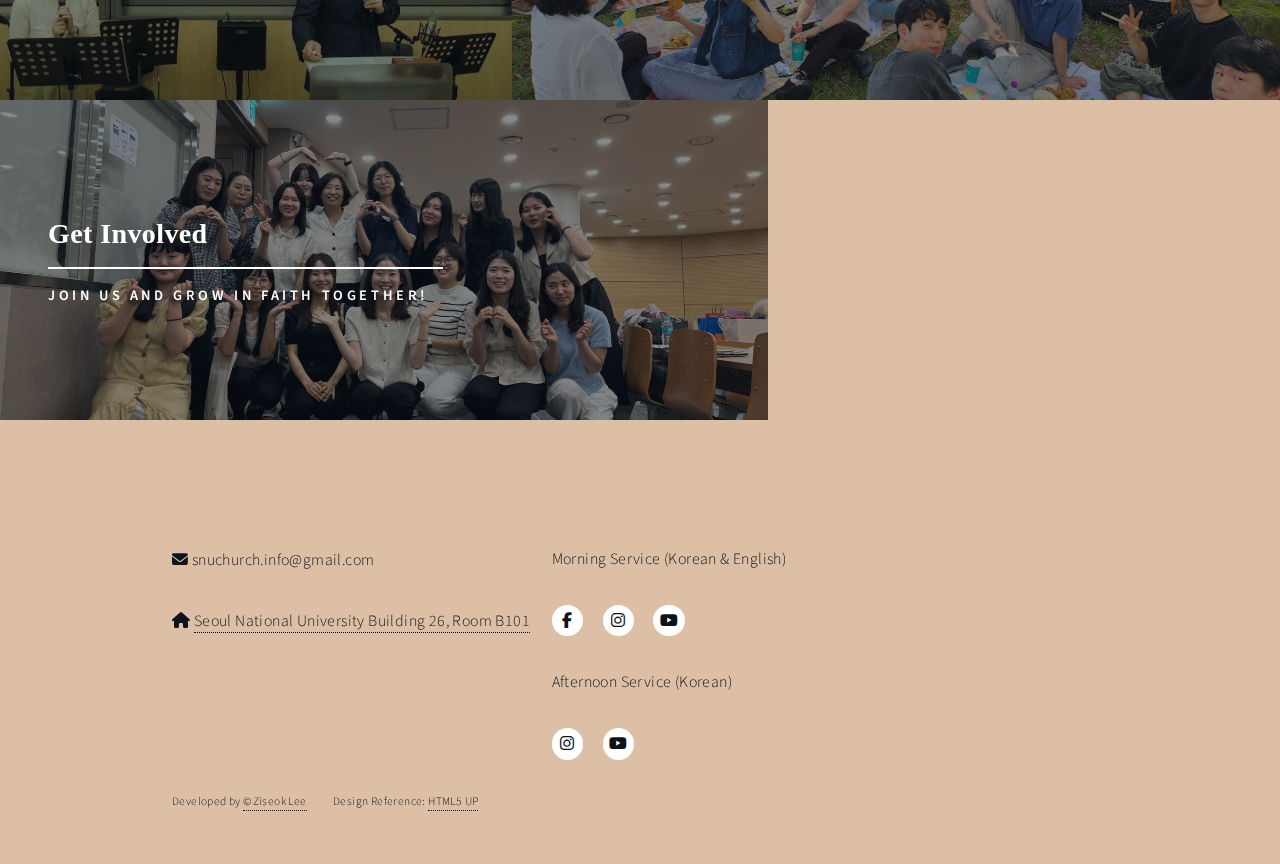
==== commit d6e5e700: "241229" ====
--- a/index.html
+++ b/index.html
@@ -2,8 +2,10 @@
 <html>
 	<head>
 		<title>SNU Church</title>
+		<title>서울대학교회</title>
 		<meta charset="utf-8" />
 		<meta name="google-site-verification" content="K3wJ7XsDyYKmLvNkBBa4I1HTfzkWq_XO2Om71S5UZTs" />
+		<meta name="naver-site-verification" content="b91536f03608f608a3828dc7b0691e5b12455b41" />
 		<meta name="viewport" content="width=device-width, initial-scale=1, user-scalable=no" />
 		<link rel="stylesheet" href="assets/css/main.css" />
 		<noscript><link rel="stylesheet" href="assets/css/noscript.css" /></noscript>
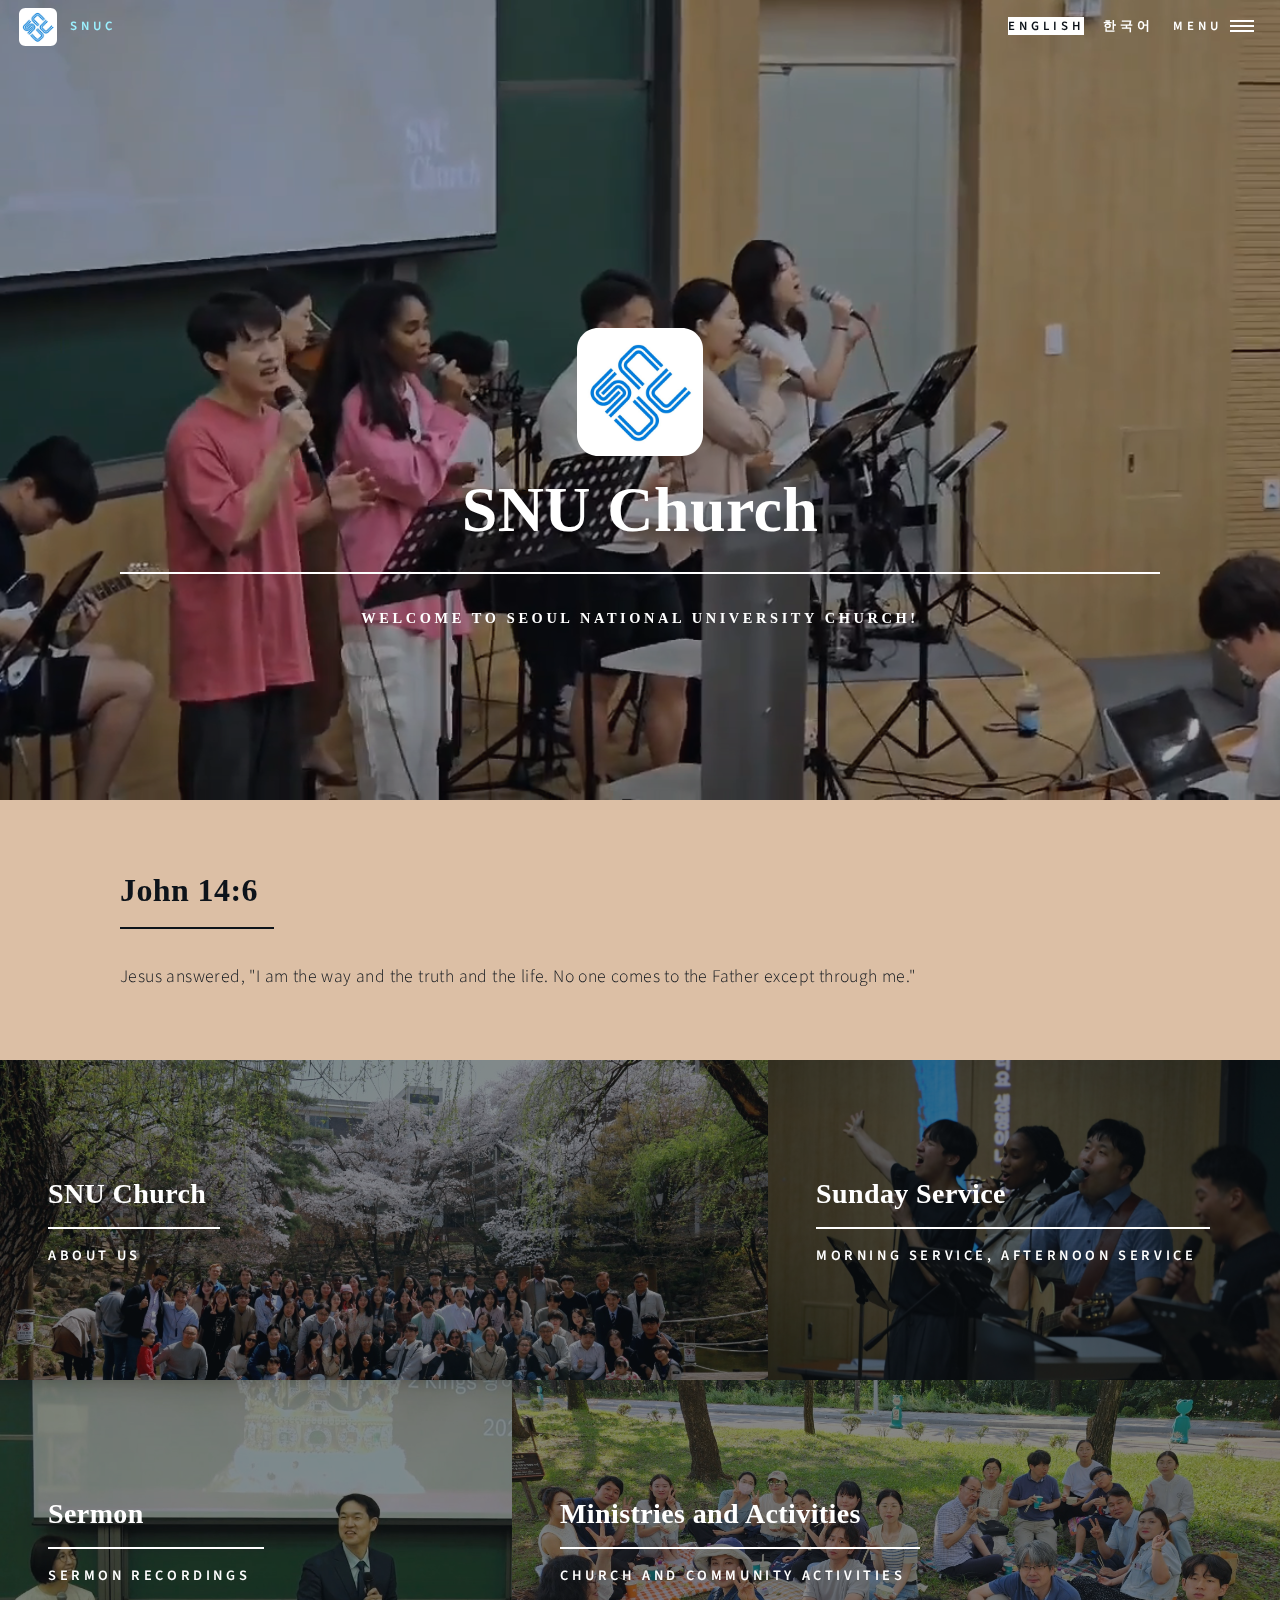
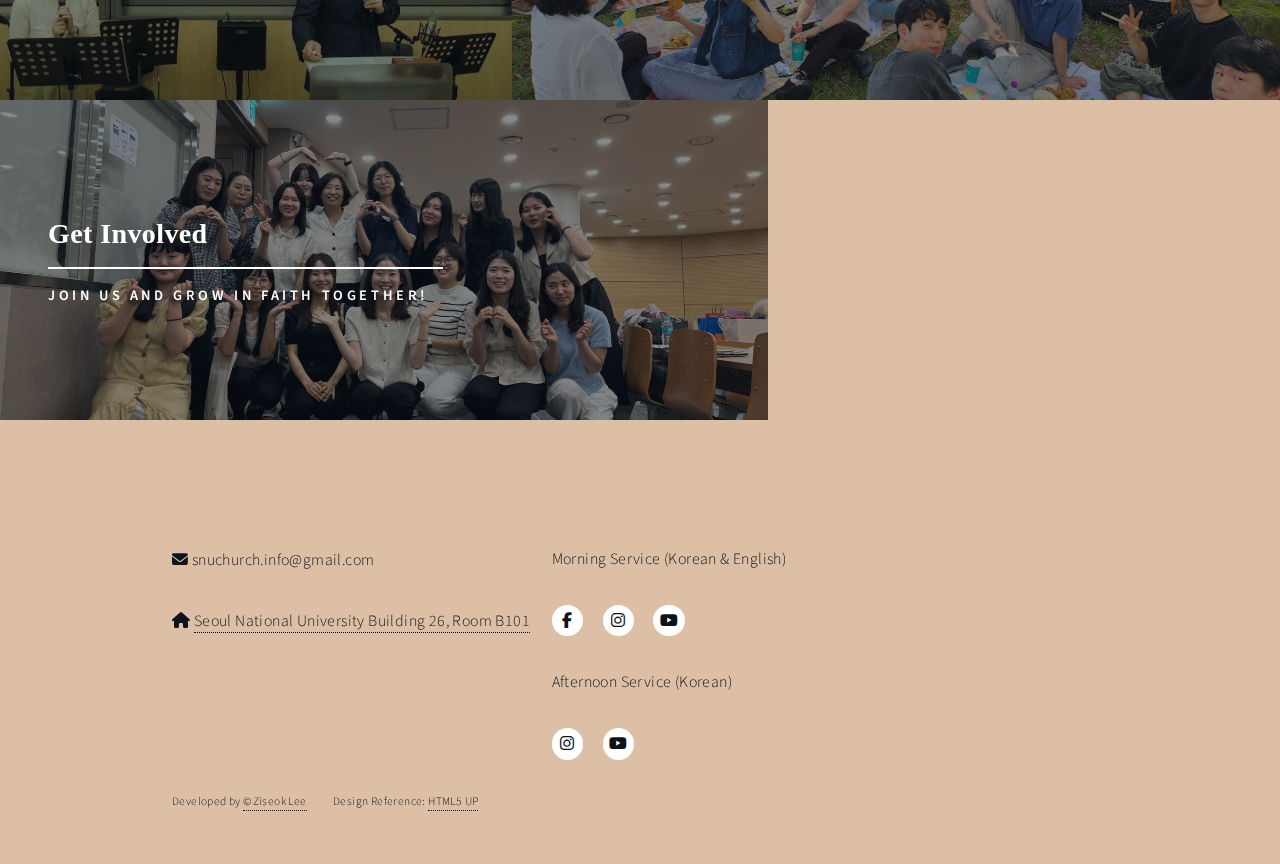
==== commit f591179c: "241229" ====
--- a/index.html
+++ b/index.html
@@ -1,8 +1,7 @@
 <!DOCTYPE HTML>
 <html>
 	<head>
-		<title>SNU Church</title>
-		<title>서울대학교회</title>
+		<title>SNU Church | 서울대학교회</title>
 		<meta charset="utf-8" />
 		<meta name="google-site-verification" content="K3wJ7XsDyYKmLvNkBBa4I1HTfzkWq_XO2Om71S5UZTs" />
 		<meta name="naver-site-verification" content="b91536f03608f608a3828dc7b0691e5b12455b41" />
@@ -13,20 +12,6 @@
 		<link rel="apple-touch-icon" type="image/svg+xml" href="assets/images/logo_rounded.svg">
 		<link rel="icon" type="image/svg+xml" href="assets/images/logo_rounded.svg">
 		<link rel="icon" type="image/png" href="assets/images/logo_rounded.png">
-
-		<link rel="alternate" hreflang="en" href="https://snuchurch.org">
-		<link rel="alternate" hreflang="ko" href="https://snuchurch.org">
-		<script type="application/ld+json">
-			{
-			  "@context": "https://snuchurch.org",
-			  "@type": "WebPage",
-			  "name": {
-				"en": "SNU Church",
-				"ko": "서울대학교회"
-			  },
-			  "inLanguage": ["en", "ko"]
-			}
-		</script>
 	</head>
 	<body class="is-preload">
 			<div id="wrapper">
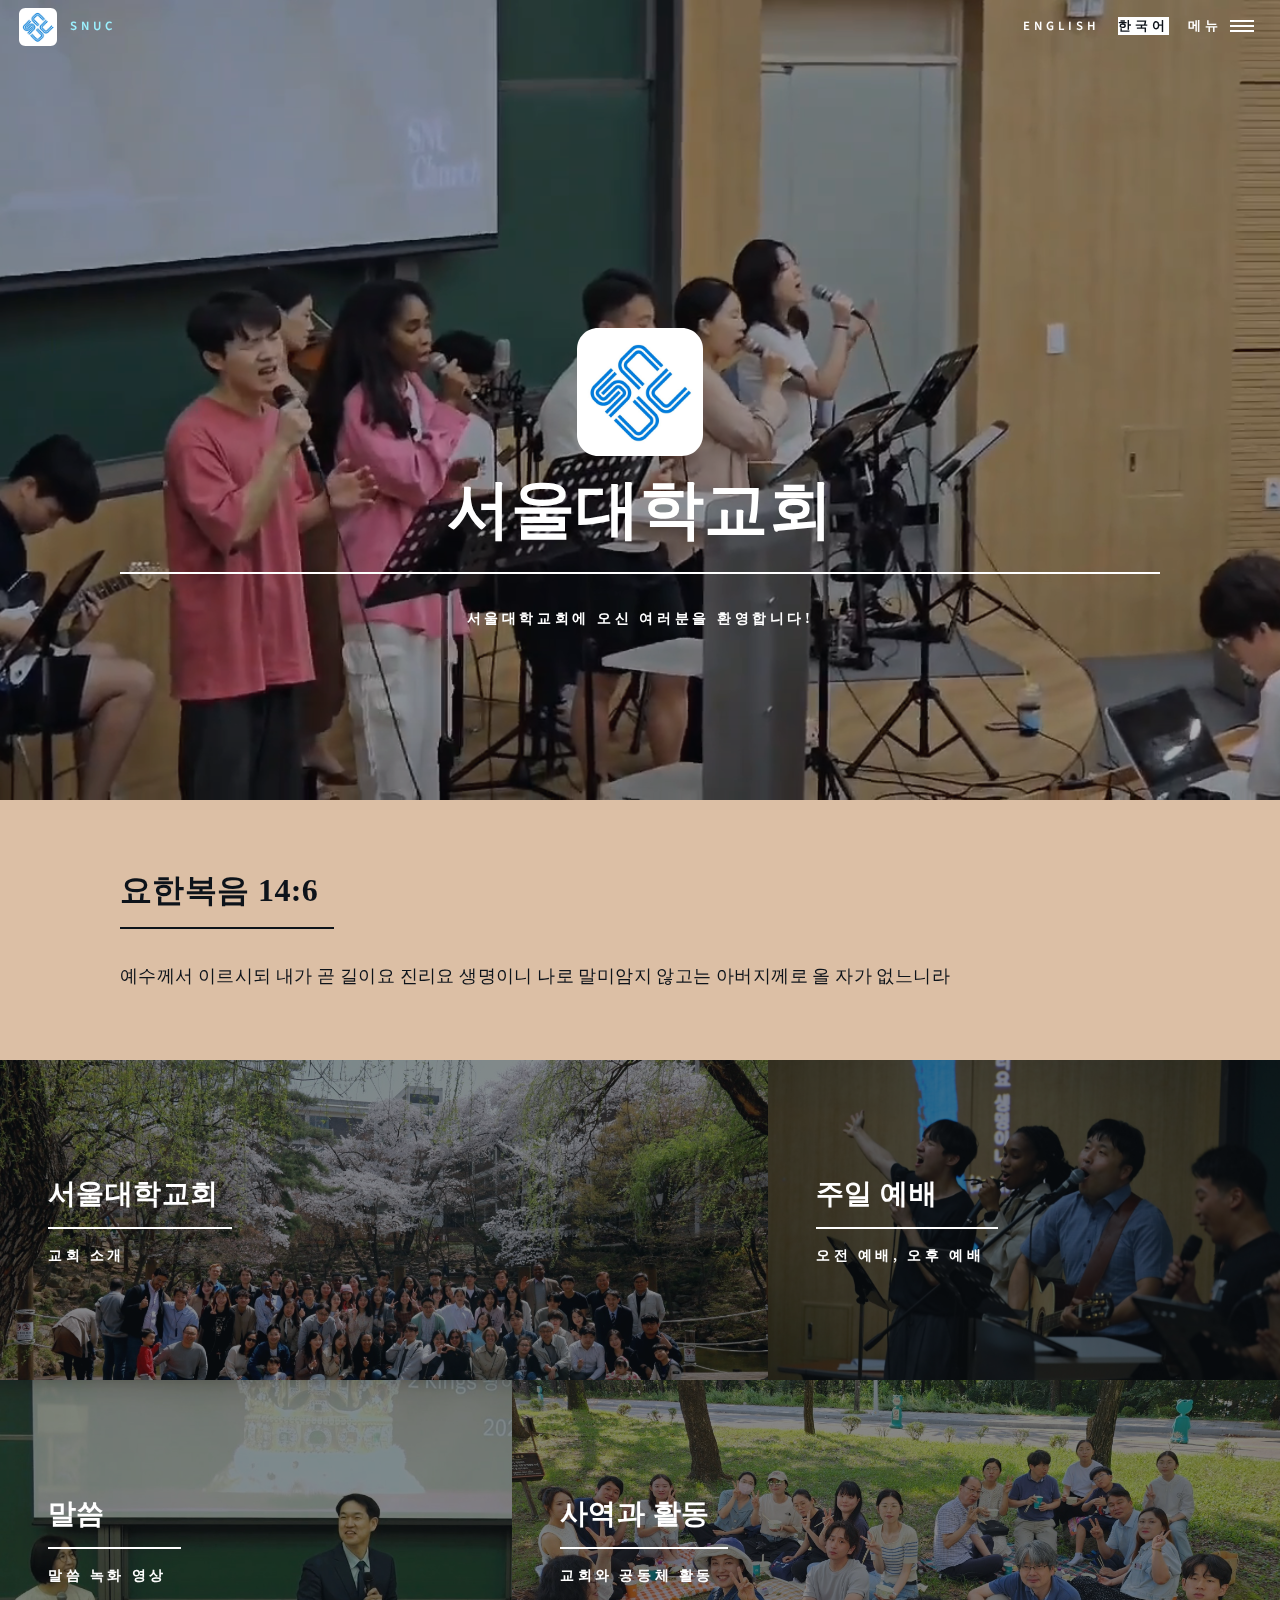
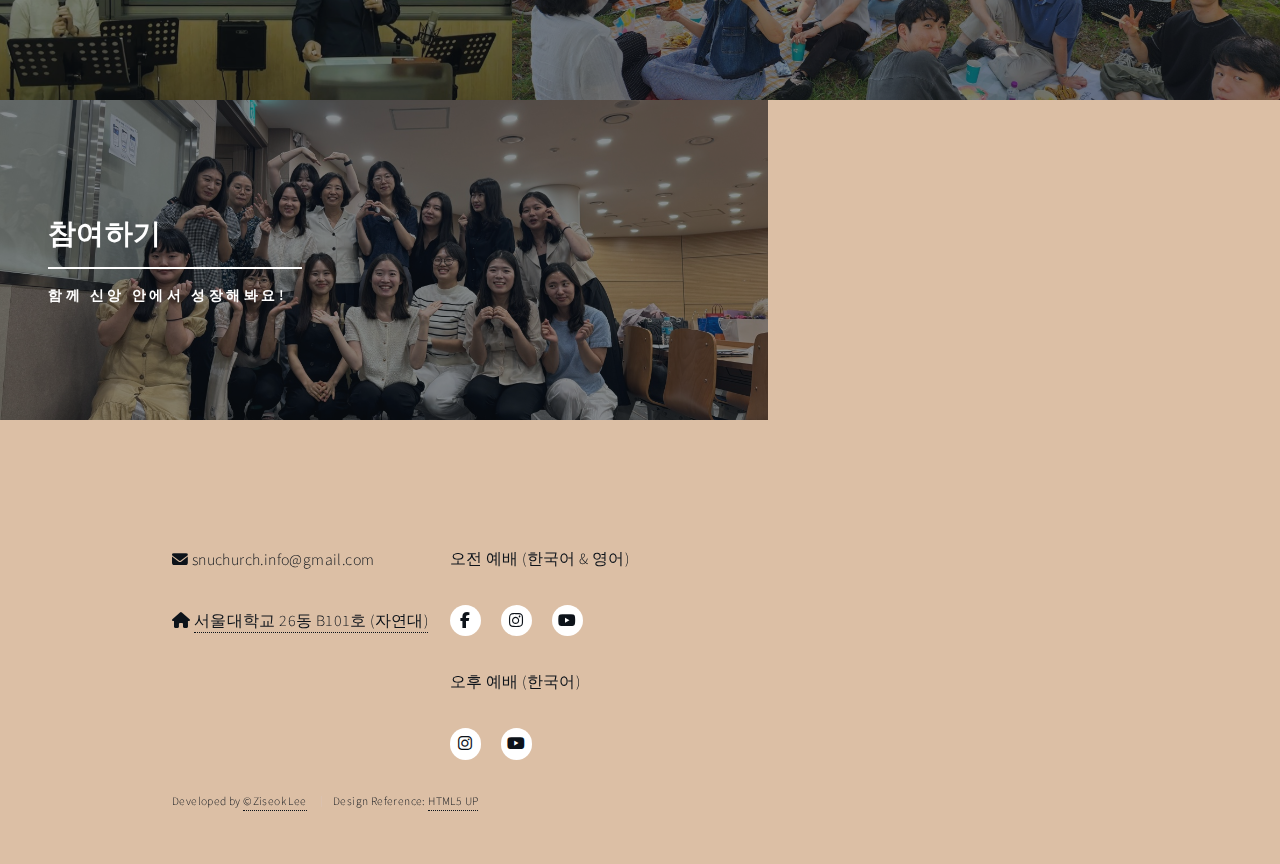
==== commit 3d49a67c: "241229" ====
--- a/index.html
+++ b/index.html
@@ -2,6 +2,7 @@
 <html>
 	<head>
 		<title>SNU Church | 서울대학교회</title>
+		<meta name="robots" content="index,follow">
 		<meta charset="utf-8" />
 		<meta name="google-site-verification" content="K3wJ7XsDyYKmLvNkBBa4I1HTfzkWq_XO2Om71S5UZTs" />
 		<meta name="naver-site-verification" content="b91536f03608f608a3828dc7b0691e5b12455b41" />
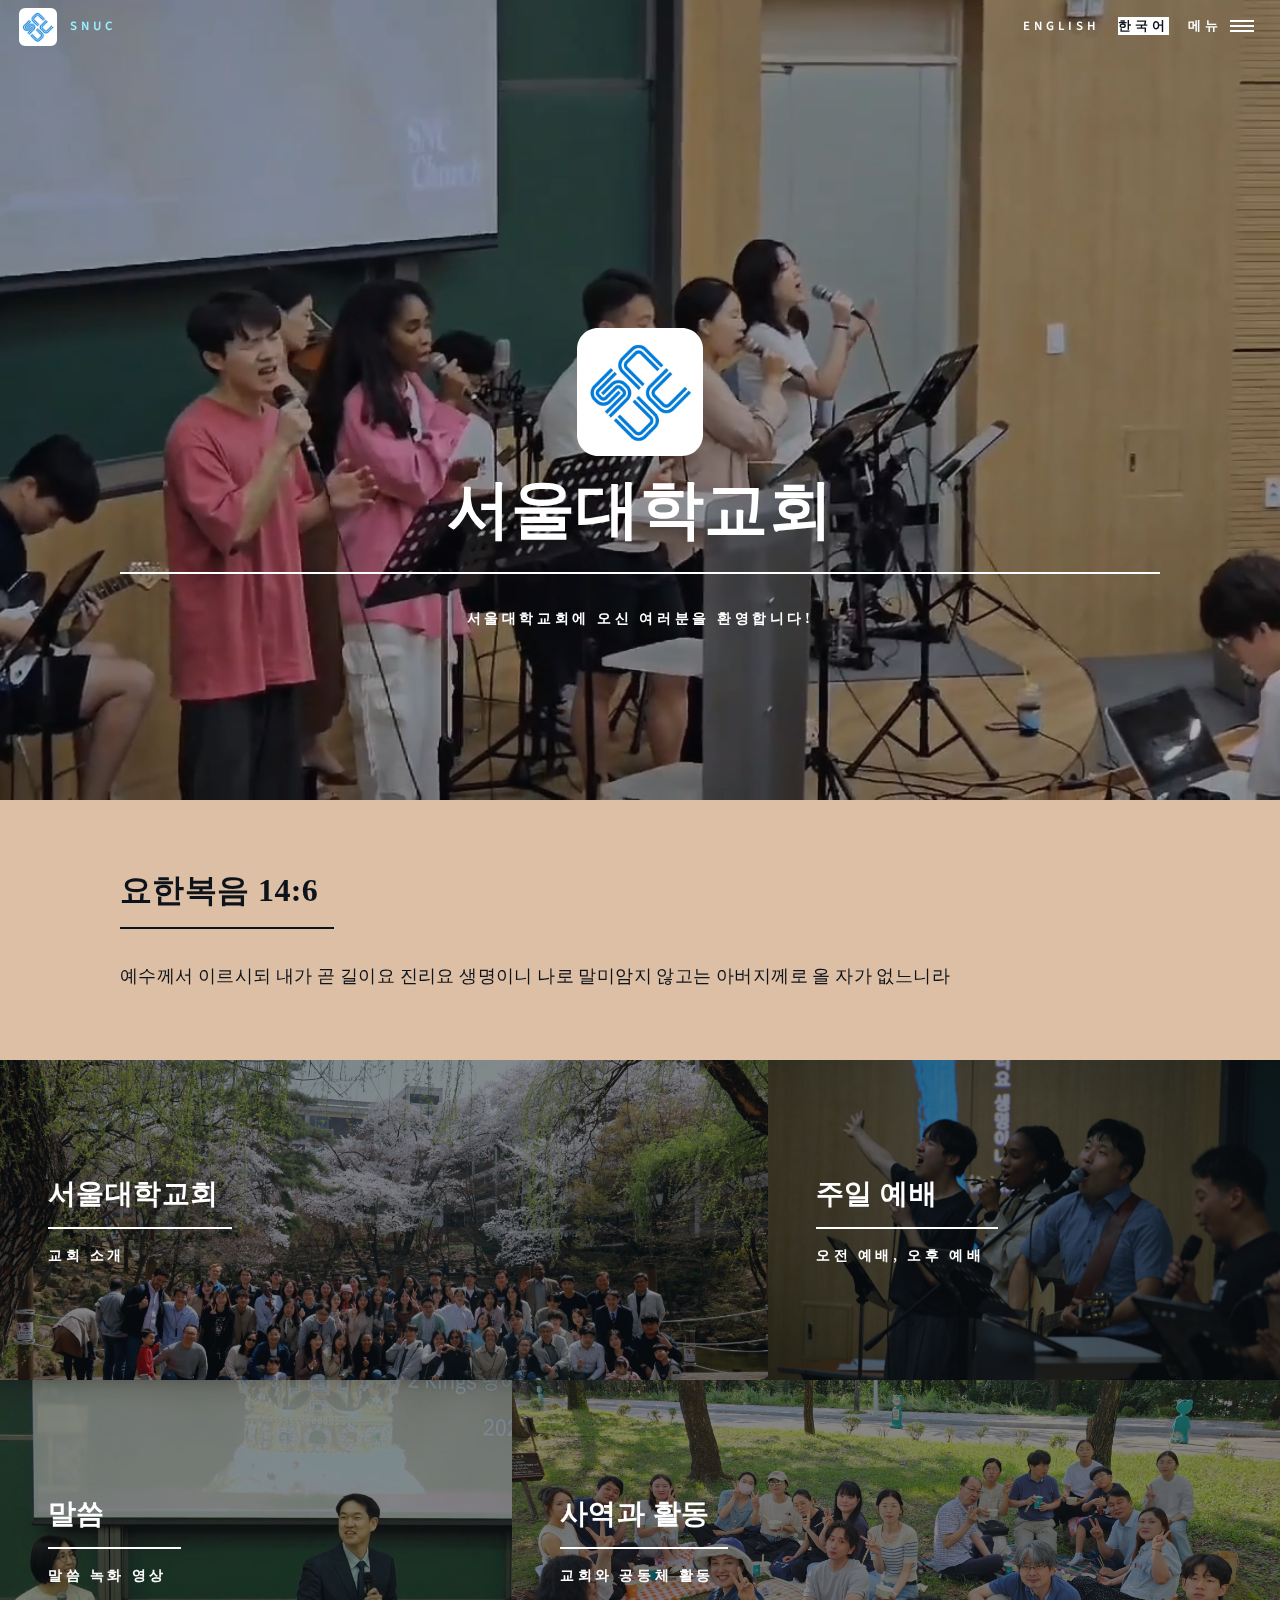
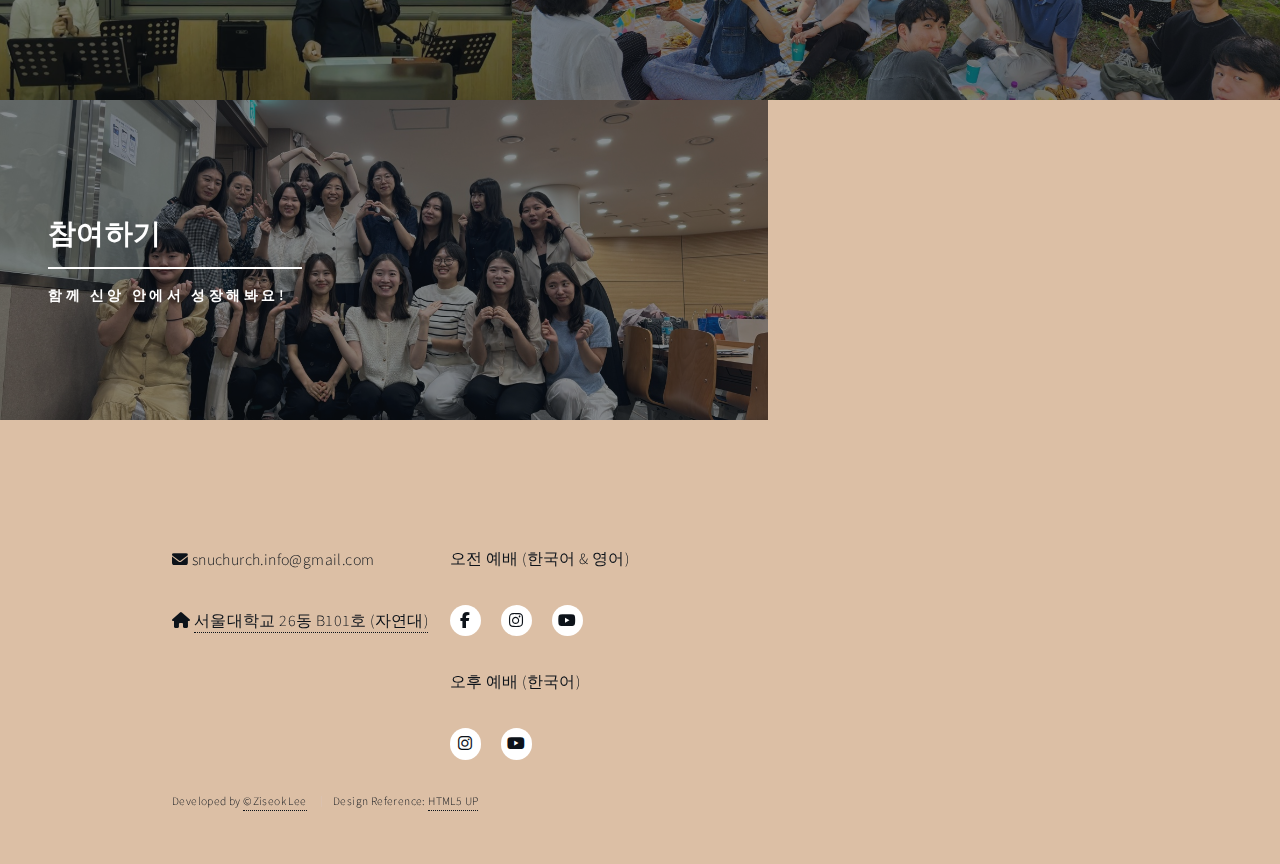
==== commit 3a985e93: "241229" ====
--- a/index.html
+++ b/index.html
@@ -3,6 +3,7 @@
 	<head>
 		<title>SNU Church | 서울대학교회</title>
 		<meta name="robots" content="index,follow">
+		<meta name="description" content="Welcome to Seoul National University Church! | 서울대학교회에 오신 여러분을 환영합니다!">
 		<meta charset="utf-8" />
 		<meta name="google-site-verification" content="K3wJ7XsDyYKmLvNkBBa4I1HTfzkWq_XO2Om71S5UZTs" />
 		<meta name="naver-site-verification" content="b91536f03608f608a3828dc7b0691e5b12455b41" />
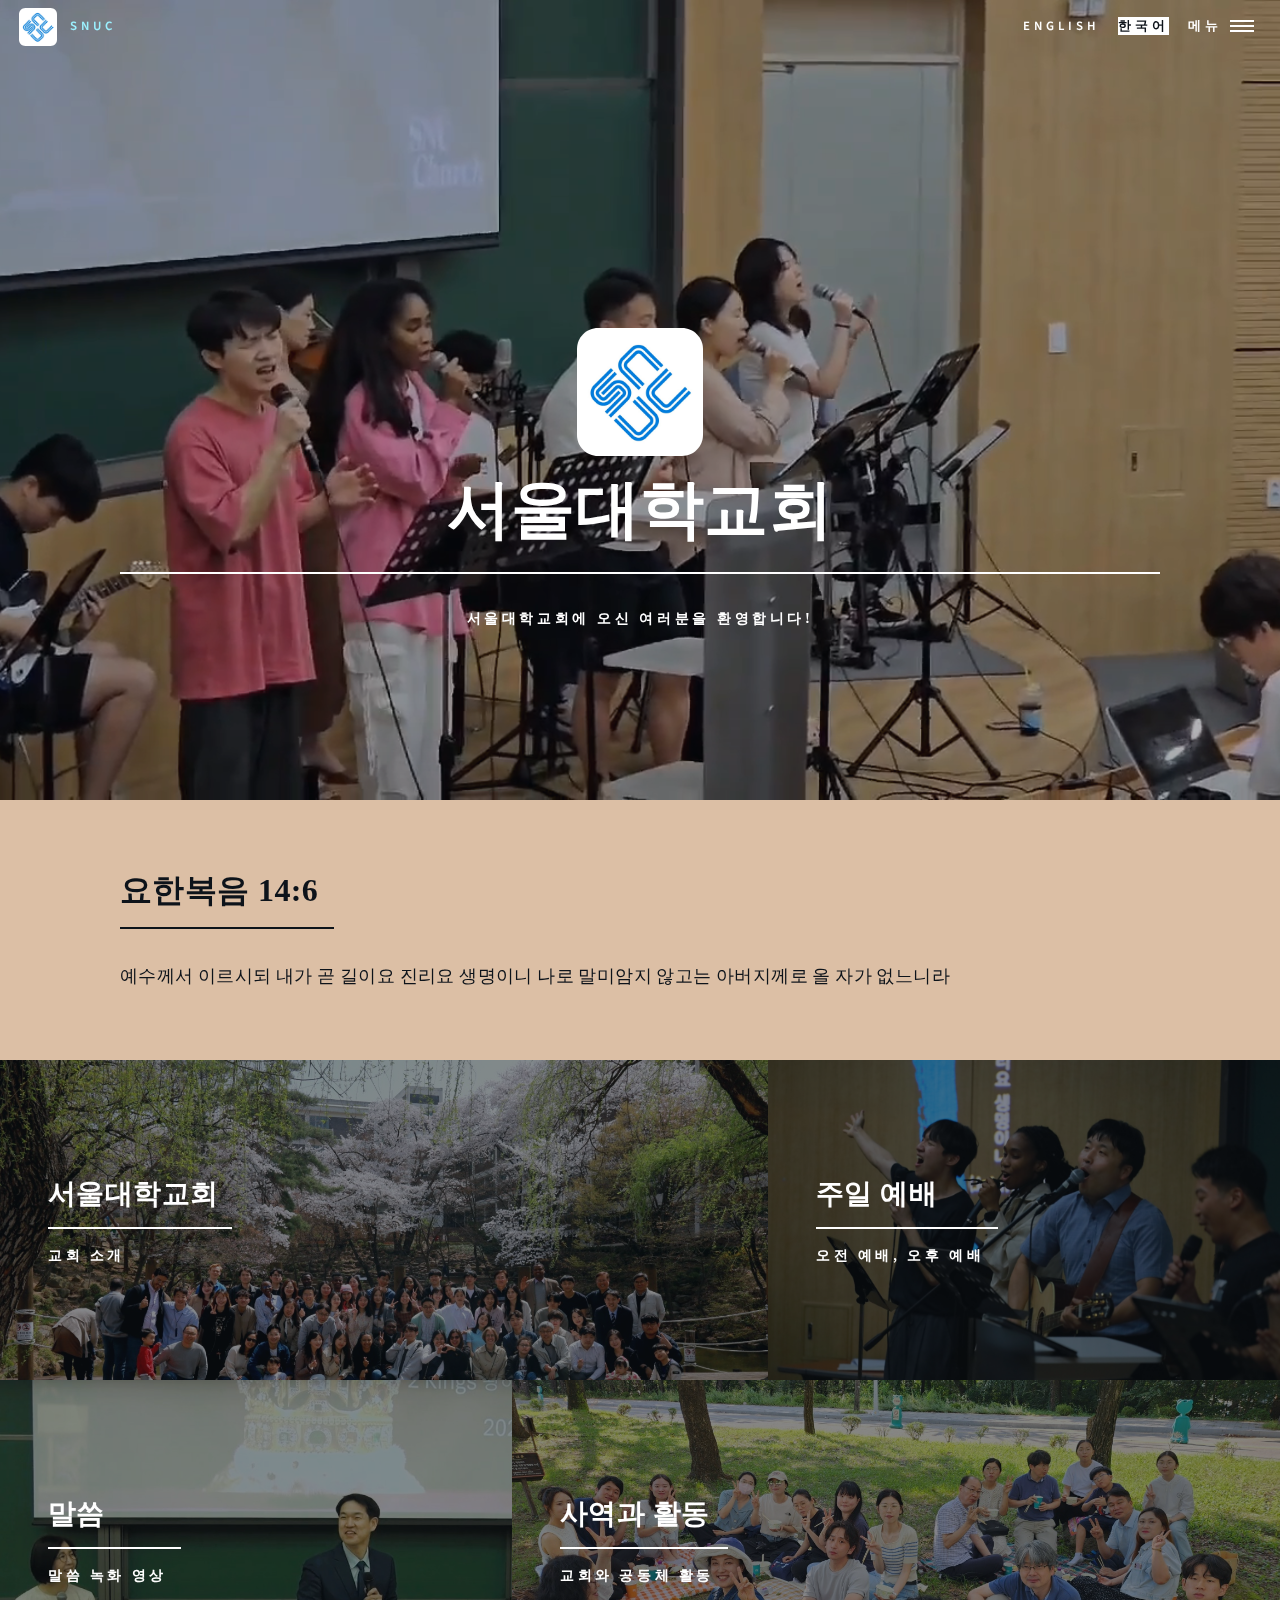
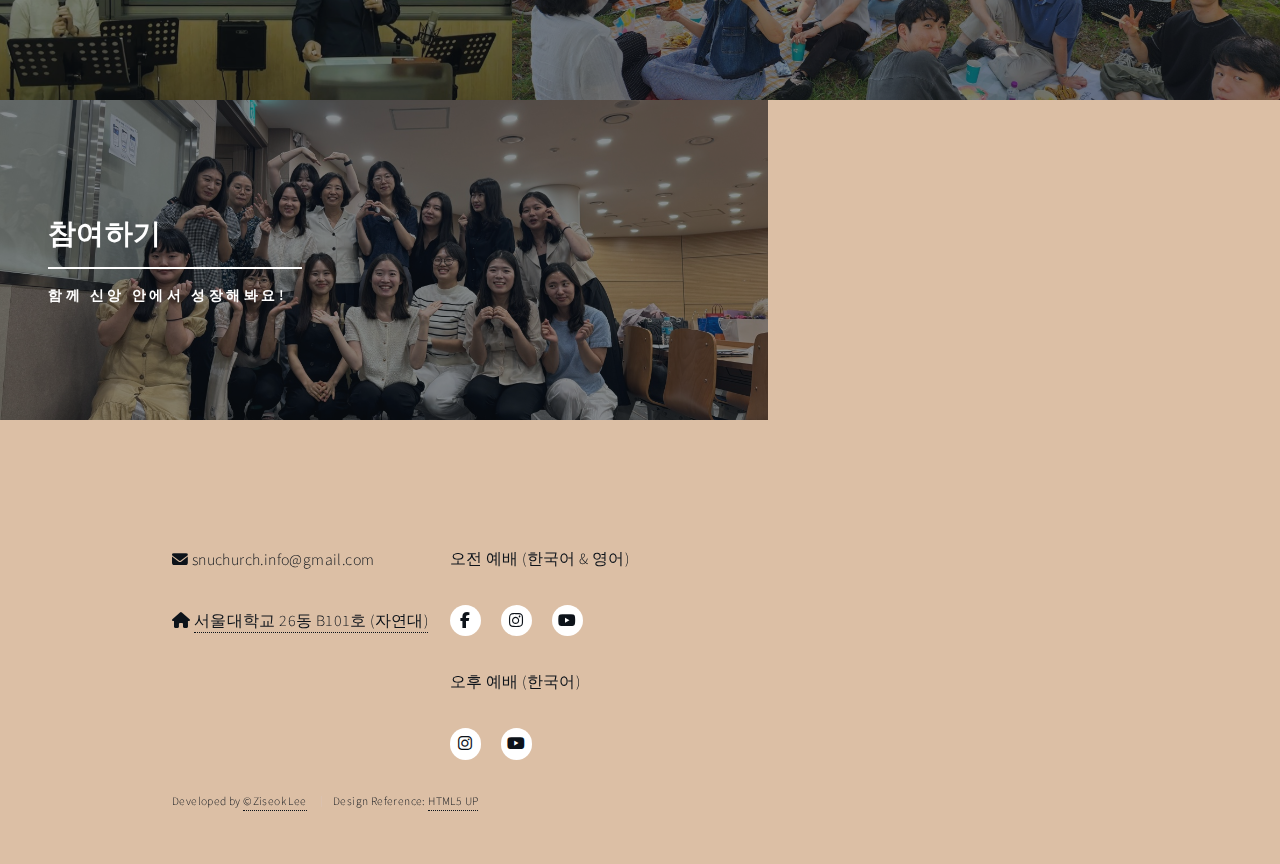
==== commit 8658f7d1: "241229" ====
--- a/index.html
+++ b/index.html
@@ -4,6 +4,12 @@
 		<title>SNU Church | 서울대학교회</title>
 		<meta name="robots" content="index,follow">
 		<meta name="description" content="Welcome to Seoul National University Church! | 서울대학교회에 오신 여러분을 환영합니다!">
+		
+		<meta property="og:type" content="website"> 
+		<meta property="og:title" content="SNU Church | 서울대학교회">
+		<meta property="og:description" content="Welcome to Seoul National University Church! | 서울대학교회에 오신 여러분을 환영합니다!">
+		<meta property="og:url" content="https://snuchurch.org">
+		
 		<meta charset="utf-8" />
 		<meta name="google-site-verification" content="K3wJ7XsDyYKmLvNkBBa4I1HTfzkWq_XO2Om71S5UZTs" />
 		<meta name="naver-site-verification" content="b91536f03608f608a3828dc7b0691e5b12455b41" />
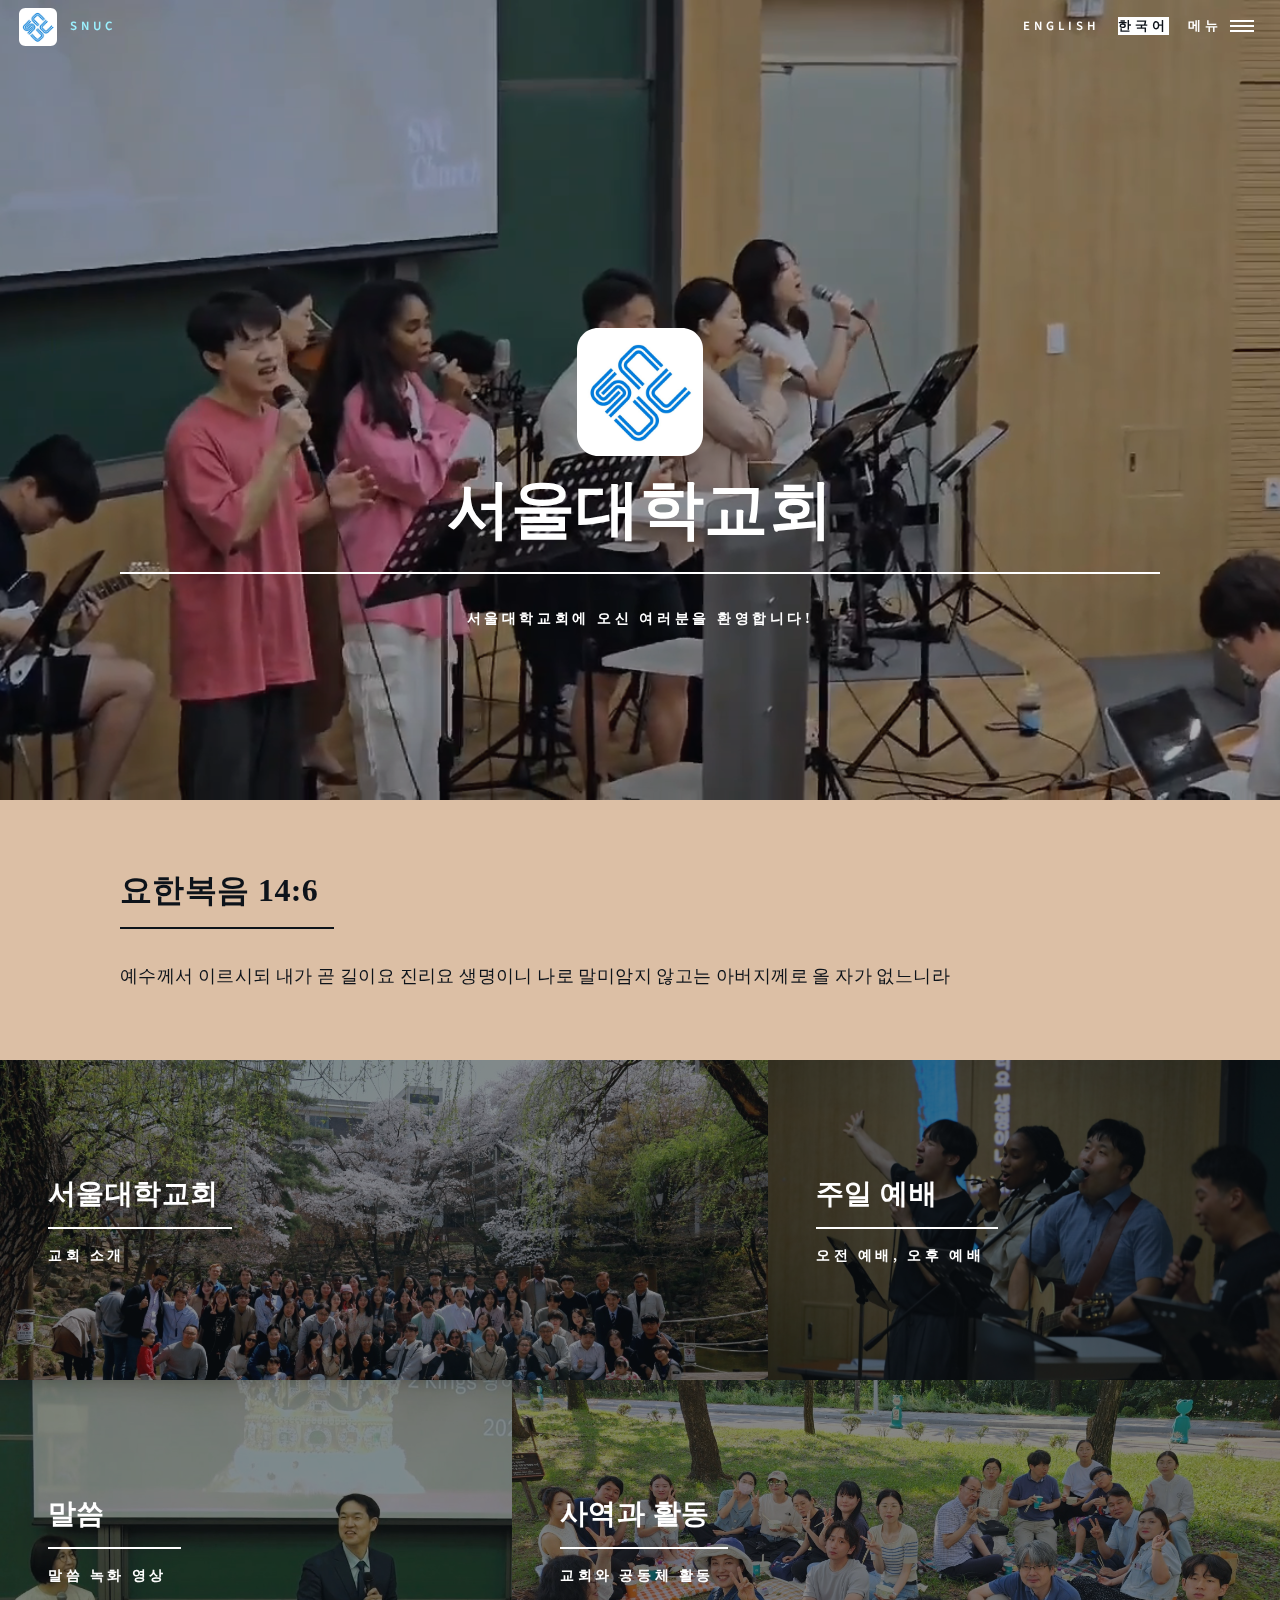
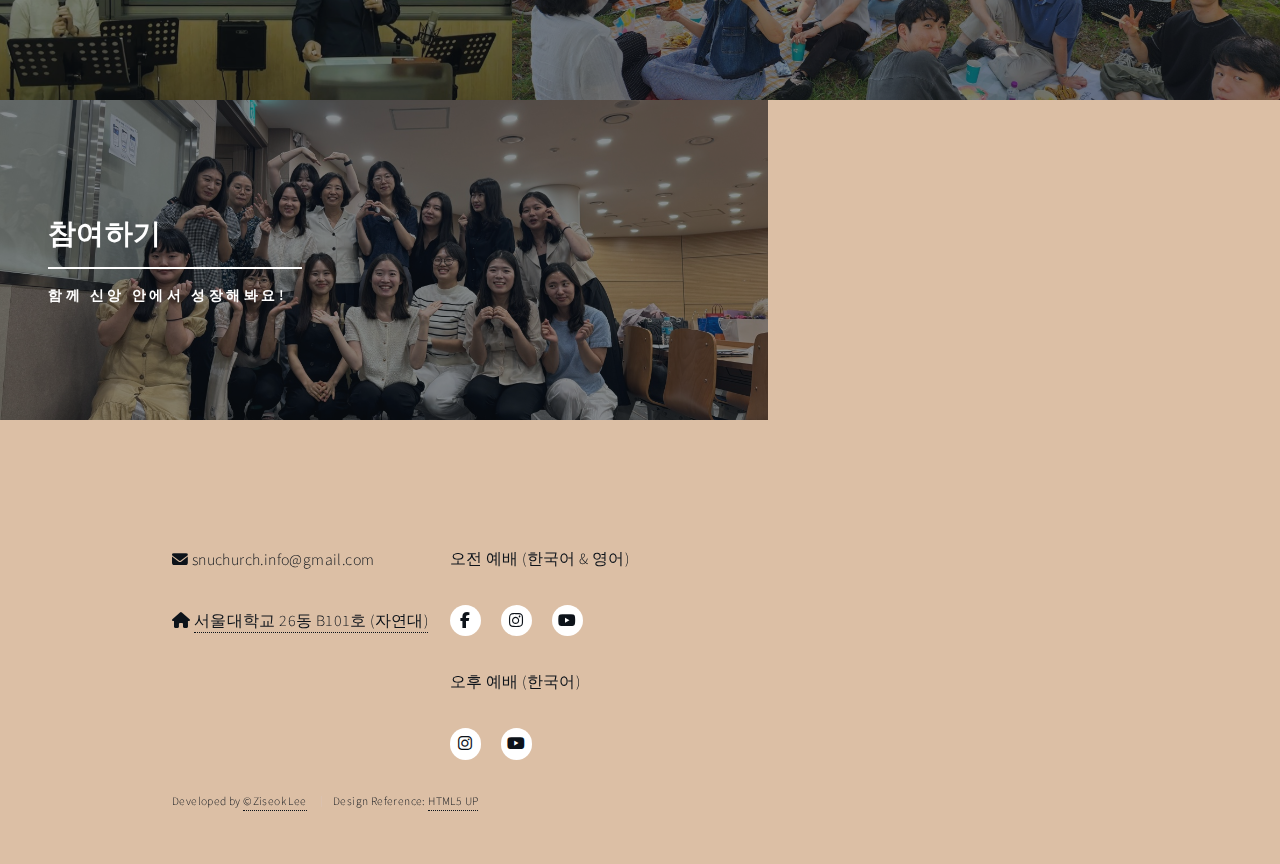
==== commit ef936052: "241229" ====
--- a/index.html
+++ b/index.html
@@ -4,7 +4,8 @@
 		<title>SNU Church | 서울대학교회</title>
 		<meta name="robots" content="index,follow">
 		<meta name="description" content="Welcome to Seoul National University Church! | 서울대학교회에 오신 여러분을 환영합니다!">
-		
+		<meta name="keywords" content="서울대학교, 교회, 기독교, 예배, 성경, 서울대학교회">
+
 		<meta property="og:type" content="website"> 
 		<meta property="og:title" content="SNU Church | 서울대학교회">
 		<meta property="og:description" content="Welcome to Seoul National University Church! | 서울대학교회에 오신 여러분을 환영합니다!">
